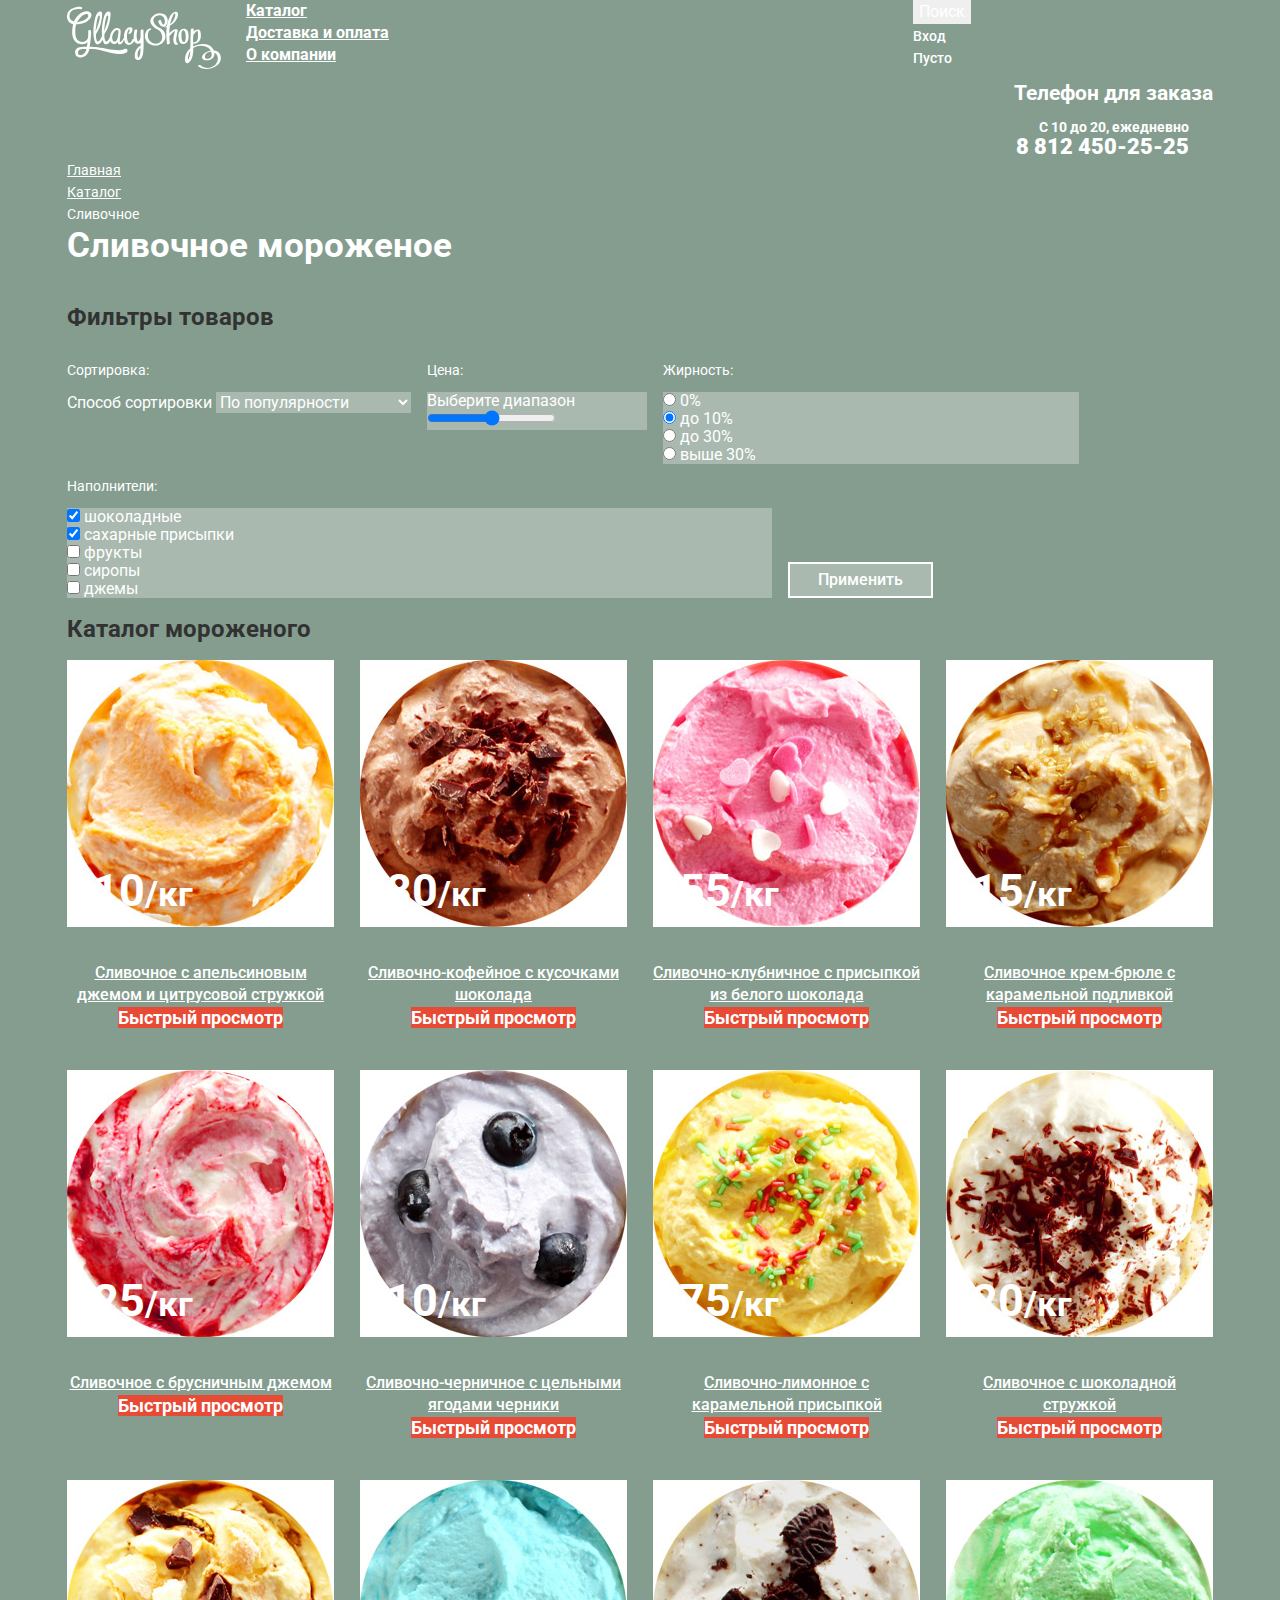
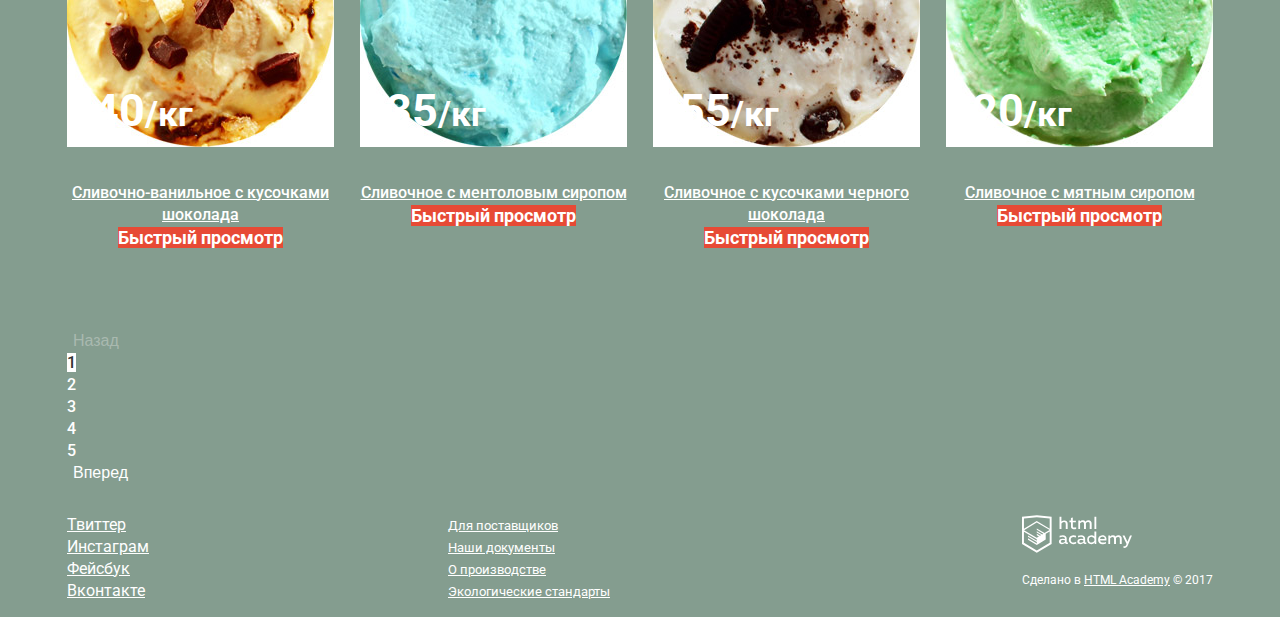
==== catalog.html @ cfcf86e3 "Сетки на флексах" ====
<!DOCTYPE html>
<html lang="ru">
  <head>
    <meta charset="utf-8">
    <title>HTML Academy: Глейси</title>
    <link href="https://fonts.googleapis.com/css?family=Roboto:400,500,700&amp;subset=cyrillic" rel="stylesheet">
    <link href="css/normalize.css" rel="stylesheet">
    <link href="css/style.css" rel="stylesheet">
  </head>
  <body>
    <header class="main-header">
      <div class="container">
        <div class="nav-wrapper">
          <div class="main-logo">
            <a class="main-logo__link">
              <img class="main-logo__img" src="img/logo.svg" width="154" height="72" alt="Логотип магазина «Глейси»">
            </a>
          </div>
          <div class="main-nav-wrapper">
            <nav class="main-nav">
              <ul class="main-nav__list">
                <li class="main-nav__item"><a class="nav-link" href="catalog.html">Каталог</a></li>
                <li class="main-nav__item"><a class="nav-link" href="delivery.html">Доставка и оплата</a></li>
                <li class="main-nav__item"><a class="nav-link" href="info.html">О компании</a></li>
              </ul>
            </nav>
            <div class="user-nav">
              <ul class="user-nav__list">
                <li class="user-nav__item">
                  <button class="btn btn--nav" type="button">Поиск</button>
                </li>
                <li class="user-nav__item">
                  <a class="btn btn--nav" href="login.html">Вход</a>
                </li >
                <li class="user-nav__item">
                  <a class="btn btn--nav" href="cart.html">Пусто</a>
                </li>
              </ul>
            </div>
          </div>
        </div>
        <section class="header-phones">
          <h2 class="visually-hidden">Телефон для заказа</h2>
          <p class="header-phones__info">
            С 10 до 20, ежедневно<br>
            <b>8 812 450-25-25</b>
          </p>
        </section>
      </div>
    </header>

    <main class="catalog">
      <div class="container">
        <div class="catalog__nav">
          <h1 class="catalog__title">Сливочное мороженое</h1>
          <ul class="breadcrumbs">
            <li class="breadcrumbs__item"><a class="breadcrumbs__link" href="index.html">Главная</a></li>
            <li class="breadcrumbs__item"><a class="breadcrumbs__link" href="catalog.html">Каталог</a></li>
            <li class="breadcrumbs__item"><a class="breadcrumbs__link breadcrumbs__link--current" href="#">Сливочное</a></li>
          </ul>
        </div>

        <section class="filters">
          <h2 class="visually-hidden">Фильтры товаров</h2>
          <form class="filters__form" action="https://echo.htmlacademy.ru" method="post">
            <div class="filters__bar">
              <div class="filters__wrap">
                <p class="filters__title">Сортировка:</p>
                <label class="visually-hidden" for="filter-sort">Способ cортировки</label>
                <select class="filters__sort" id="filter-sort" name="filter-sort">
                  <option value="sort-pop">По популярности</option>
                  <option value="sort-price">По названию</option>
                </select>
              </div>
              <div class="filters__wrap">
                <p class="filters__title">Цена:</p>
                <div class="filters__back">
                  <label class="visually-hidden" for="filter-price">Выберите диапазон</label>
                  <input class="filters__price" type="range" min="100" max="500" step="1" id="filter-price" name="filter-price" value="300">
                </div>
              </div>
              <div class="filters__wrap">
                <p class="filters__title">Жирность:</p>
                <ul class="filters__list filters__list--fat">
                  <li class="filters__item">
                    <input class="filters__radio" type="radio" id="fat_0" name="filter-fat">
                    <label class="filters__label" for="fat_0">0%</label>
                  </li>
                  <li class="filters__item">
                    <input class="filters__radio" type="radio" id="fat_10" name="filter-fat" checked>
                    <label class="filters__label" for="fat_10">до 10%</label>
                  </li>
                  <li class="filters__item">
                    <input class="filters__radio" type="radio" id="fat_30" name="filter-fat">
                    <label class="filters__label" for="fat_30">до 30%</label>
                  </li>
                  <li class="filters__item">
                    <input class="filters__radio" type="radio" id="fat_40" name="filter-fat">
                    <label class="filters__label" for="fat_40">выше 30%</label>
                  </li>
                </ul>
              </div>
            </div>
            <div class="filters__bar filters__bar--end">
              <div class="filters__wrap">
                <p class="filters__title">Наполнители:</p>
                <ul class="filters__list filters__list--topping">
                  <li class="filters__item">
                    <input class="filters__topping" type="checkbox" id="top_1" name="filter-top-1" checked>
                    <label class="filters__label" for="top_1">шоколадные</label>
                  </li>
                  <li class="filters__item">
                    <input class="filters__topping" type="checkbox" id="top_2" name="filter-top-2" checked>
                    <label class="filters__label" for="top_2">сахарные присыпки</label>
                  </li>
                  <li class="filters__item">
                    <input class="filters__topping" type="checkbox" id="top_3" name="filter-top-3">
                    <label class="filters__label" for="top_3">фрукты</label>
                  </li>
                  <li class="filters__item">
                    <input class="filters__topping" type="checkbox" id="top_4" name="filter-top-4">
                    <label class="filters__label" for="top_4">сиропы</label>
                  </li>
                  <li class="filters__item">
                    <input class="filters__topping" type="checkbox" id="top_5" name="filter-top-5">
                    <label class="filters__label" for="top_5">джемы</label>
                  </li>
                </ul>
              </div>
              <button type="submit" class="btn btn--white">Применить</button>
            </div>
          </form>
        </section>

        <section class="goods">
          <h2 class="visually-hidden">Каталог мороженого</h2>
          <ul class="goods-list">
            <li class="goods-list__item">
              <img class="goods-list__img" src="img/ice_1.jpg" width="267" height="267" alt="мороженое">
              <p class="goods-list__price">310<span>/кг</span></p>
              <a class="goods-list__link" href="#">Сливочное с апельсиновым джемом и цитрусовой стружкой</a>
              <div class="btn-wrapper">
                <a class="btn btn--orange btn--small" href="#">Быстрый просмотр</a>
              </div>
            </li>
            <li class="goods-list__item">
              <img class="goods-list__img" src="img/ice_2.jpg" width="267" height="267" alt="мороженое">
              <p class="goods-list__price">380<span>/кг</span></p>
              <a class="goods-list__link" href="#">Сливочно-кофейное с кусочками шоколада</a>
              <div class="btn-wrapper">
                <a class="btn btn--orange btn--small" href="#">Быстрый просмотр</a>
              </div>
            </li>
            <li class="goods-list__item">
              <img class="goods-list__img" src="img/ice_3.jpg" width="267" height="267" alt="мороженое">
              <p class="goods-list__price">355<span>/кг</span></p>
              <a class="goods-list__link" href="#">Сливочно-клубничное с присыпкой из белого шоколада</a>
              <div class="btn-wrapper">
                <a class="btn btn--orange btn--small" href="#">Быстрый просмотр</a>
              </div>
            </li>
            <li class="goods-list__item">
              <img class="goods-list__img" src="img/ice_4.jpg" width="267" height="267" alt="мороженое">
              <p class="goods-list__price">415<span>/кг</span></p>
              <a class="goods-list__link" href="#">Сливочное крем-брюле с карамельной подливкой</a>
              <div class="btn-wrapper">
                <a class="btn btn--orange btn--small" href="#">Быстрый просмотр</a>
              </div>
            </li>
            <li class="goods-list__item">
              <img class="goods-list__img" src="img/ice_5.jpg" width="267" height="267" alt="мороженое">
              <p class="goods-list__price">325<span>/кг</span></p>
              <a class="goods-list__link" href="#">Сливочное с брусничным джемом</a>
              <div class="btn-wrapper">
                <a class="btn btn--orange btn--small" href="#">Быстрый просмотр</a>
              </div>
            </li>
            <li class="goods-list__item">
              <img class="goods-list__img" src="img/ice_6.jpg" width="267" height="267" alt="мороженое">
              <p class="goods-list__price">410<span>/кг</span></p>
              <a class="goods-list__link" href="#">Сливочно-черничное с цельными ягодами черники</a>
              <div class="btn-wrapper">
                <a class="btn btn--orange btn--small" href="#">Быстрый просмотр</a>
              </div>
            </li>
            <li class="goods-list__item">
              <img class="goods-list__img" src="img/ice_7.jpg" width="267" height="267" alt="мороженое">
              <p class="goods-list__price">375<span>/кг</span></p>
              <a class="goods-list__link" href="#">Сливочно-лимонное с карамельной присыпкой</a>
              <div class="btn-wrapper">
                <a class="btn btn--orange btn--small" href="#">Быстрый просмотр</a>
              </div>
            </li>
            <li class="goods-list__item">
              <img class="goods-list__img" src="img/ice_8.jpg" width="267" height="267" alt="мороженое">
              <p class="goods-list__price">320<span>/кг</span></p>
              <a class="goods-list__link" href="#">Сливочное с шоколадной стружкой</a>
              <div class="btn-wrapper">
                <a class="btn btn--orange btn--small" href="#">Быстрый просмотр</a>
              </div>
            </li>
            <li class="goods-list__item">
              <img class="goods-list__img" src="img/ice_9.jpg" width="267" height="267" alt="мороженое">
              <p class="goods-list__price">440<span>/кг</span></p>
              <a class="goods-list__link" href="#">Сливочно-ванильное с кусочками шоколада</a>
              <div class="btn-wrapper">
                <a class="btn btn--orange btn--small" href="#">Быстрый просмотр</a>
              </div>
            </li>
            <li class="goods-list__item">
              <img class="goods-list__img" src="img/ice_10.jpg" width="267" height="267" alt="мороженое">
              <p class="goods-list__price">435<span>/кг</span></p>
              <a class="goods-list__link" href="#">Сливочноe с ментоловым сиропом</a>
              <div class="btn-wrapper">
                <a class="btn btn--orange btn--small" href="#">Быстрый просмотр</a>
              </div>
            </li>
            <li class="goods-list__item">
              <img class="goods-list__img" src="img/ice_11.jpg" width="267" height="267" alt="мороженое">
              <p class="goods-list__price">355<span>/кг</span></p>
              <a class="goods-list__link" href="#">Сливочное с кусочками черного шоколада</a>
              <div class="btn-wrapper">
                <a class="btn btn--orange btn--small" href="#">Быстрый просмотр</a>
              </div>
            </li>
            <li class="goods-list__item">
              <img class="goods-list__img" src="img/ice_12.jpg" width="267" height="267" alt="мороженое">
              <p class="goods-list__price">420<span>/кг</span></p>
              <a class="goods-list__link" href="#">Сливочное с мятным сиропом</a>
              <div class="btn-wrapper">
                <a class="btn btn--orange btn--small" href="#">Быстрый просмотр</a>
              </div>
            </li>
          </ul>
        </section>

        <div class="pagination">
          <ul class="pagination__list">
            <li class="pagination__item">
              <button class="pagination__btn pagination__btn--back pagination__btn--off" type="button">Назад</button>
            </li>
            <li class="pagination__item pagination__item--current"><a href="#">1</a></li>
            <li class="pagination__item"><a href="#">2</a></li>
            <li class="pagination__item"><a href="#">3</a></li>
            <li class="pagination__item"><a href="#">4</a></li>
            <li class="pagination__item"><a href="#">5</a></li>
            <li class="pagination__item">
              <button class="pagination__btn pagination__btn--next" type="button">Вперед</button>
            </li>
          </ul>
        </div>
      </div>
    </main>

    <footer class="main-footer">
      <div class="container">
        <div class="footer-social">
          <ul class="footer-social__list">
            <li class="footer-social__item footer-social__item--img_1">
              <a class="social-button" href="#">Твиттер</a>
            </li>
            <li class="footer-social__item footer-social__item--img_2">
              <a class="social-button" href="#">Инстаграм</a>
            </li>
            <li class="footer-social__item footer-social__item--img_3">
              <a class="social-button" href="#">Фейсбук</a>
            </li>
            <li class="footer-social__item footer-social__item--img_4">
              <a class="social-button" href="#">Вконтакте</a>
            </li>
          </ul>
        </div>
        <div class="footer-nav">
          <ul class="footer-nav__list">
            <li class="footer-nav__item"><a class="footer-nav__link" href="#">Для поставщиков</a></li>
            <li class="footer-nav__item"><a class="footer-nav__link" href="#">Наши документы</a></li>
            <li class="footer-nav__item"><a class="footer-nav__link" href="#">О производстве</a></li>
            <li class="footer-nav__item"><a class="footer-nav__link" href="#">Экологические стандарты</a></li>
          </ul>
        </div>
        <div class="footer-copyright">
          <a href="https://htmlacademy.ru/intensive/htmlcss">
            <img class="footer-copyright__img" src="img/logo-htmlacademy.svg" width="110" height="40" alt="html academy">
          </a>
          <p class="footer-copyright__info">
            Сделано в
            <a class="footer-copyright__link" href="https://htmlacademy.ru/intensive/htmlcss">HTML Academy</a>
            © 2017
          </p>
        </div>
      </div>
    </footer>
  </body>
</html>
---- css/style.css ----
body {
  min-width: 1200px;

  margin: 0;
  padding: 0;

  font-family: "Roboto", "Arial", sans-serif;
  font-size: 16px;
  line-height: 22px;
  font-weight: 400;
  color: #323232;

  background-color: #849d8f;
}
.container {
  width: 1146px;
  margin: 0 auto;
  padding: 0;
}

.btn {
  font: inherit;
  color: #ffffff;

  text-decoration: none;
  text-align: center;
  vertical-align: middle;

  border: none;
}

.btn--orange {
  font-size: 18px;
  line-height: 24px;
  font-weight: 700;

  background-color: #e74a35;
}

.btn--orange:hover,
.btn--orange:focus {
  background-color: #ec6f5e;
}

.btn--orange:active {
  background-color: #e74a35;
}

.btn--big {
  font-size: 32px;
  line-height: 44px;
}

.btn--white {
  width: 145px;
  height: 36px;
  font-weight: 500;

  background-color: #a9b9af;
  border: 2px solid #ffffff;
  box-sizing: border-box;
}

.btn--white:hover,
.btn--white:focus {
  color: #323232;
  background-color: #ffffff;
}

.btn--white:active {
  background-color: #eaeaea;
}

.main-header .container {
   display: flex;
   flex-direction: column;
   align-items: flex-end;
}

.nav-wrapper {
  width: 100%;
  display: flex;
  align-items: center;
  flex-direction: row;
}

.main-logo {
  width: 155px;
  height: 65px;
  margin-right: 25px;
}

.main-nav-wrapper {
  width: 100%;
  display: flex;
  justify-content: space-between;
}

.main-nav {
  width: 500px;

  background-color: #849d8f;
  border: none;
}

.main-nav__list,
.user-nav__list {
  list-style: none;
  margin: 0;
  padding: 0;
}

.nav-link {
  font-size: 16px;
  line-height: 18px;
  font-weight: 700;
  color: #ffffff;
}

.nav-link:hover,
.nav-link:focus {
  color: #333333;
  background-color: #f8f7f4;
  text-decoration: none;
}

.nav-link--current,
.nav-link--current:hover,
.nav-link--current:focus {
  color: #333333;
  background-color: #d07058;
  text-decoration: none;
}

.user-nav {
  margin: 0;
  padding: 0;
  width: 300px;
}

.user-nav a {
  font-size: 14px;
  line-height: 16px;
  font-weight: 500;
  color: #ffffff;
  text-decoration: none;
}

.user-nav a:hover,
.user-nav a:focus {
  font-weight:500;
  color: #333333;
  background-color: #f8f7f4;
}

.header-phones {
  margin: 0;
  padding: 0;

  font-size: 14px;
  line-height: 16px;
  font-weight: 700;
  color: #ffffff;
}

.header-phones b {
  font-size: 22px;
  line-height: 24px;
}

.header-phones__info {
  margin: 0;
  padding: 0;
  width: 175px;

  text-align: right;
}

.main-slider__list {
  margin: 0;
  padding: 0;

  list-style: none;
}

.main-slider__item {
  margin-bottom: 40px;

  text-align: center;
}

.main-slider__title {
  width: 665px;
  margin: 0 auto;
  margin-bottom: 40px;

  font-size: 60px;
  line-height: 60px;
  font-weight: 700;
  color: #ffffff;

  text-align: center;
}

.main-promo {
  margin-bottom: 40px;
}

.main-promo__list {
  display: flex;
  justify-content: space-between;
  margin: 0;
  padding: 0;

  list-style: none;
}

.main-promo__item {
  width: 560px;
  min-height: 229px;
  padding: 23px 20px;
  box-sizing: border-box;

  font-size: 18px;
  line-height: 22px;
  font-weight: 700;
  color: #ffffff;

  background-repeat: round;
}

.main-promo__item--raspberry {
  background-color: #c36085;
  background-image: url("../img/raspberry.jpg");
}

.main-promo__item--chocolate {
  background-color: #7a5e58;
  background-image: url("../img/choco.jpg");
}

.main-promo__item-title {
  font-size: 35px;
  line-height: 41px;
}

.goods {
  margin-bottom: 40px;
}

.goods-list {
  list-style: none;

  display: flex;
  justify-content: space-between;
  flex-wrap: wrap;

  margin: 0;
  padding: 0;
}

.goods-list__item {
  width: 267px;
  margin-bottom: 40px;

  text-align: center;
}

.goods-list__item:hover {
  background-color: #a9b9af;
  box-shadow: 0 20px 20px 0 rgba(0, 0, 0, 0.4);
}

.goods-list__price {
  margin-top: -65px;

  font-size: 45px;
  line-height: 45px;
  font-weight: 700;
  color: #ffffff;

  text-align: left;
}

.goods-list__price span {
  font-size: 35px;
}

.goods-list__link {
  font-size: 16px;
  line-height: 22px;
  font-weight: 500;
  color: #ffffff;
}

.features {
  margin-bottom: 40px;
  padding: 0 20px;

  background-color: #ecdec6;
  background-image: url("../img/waffle.jpg");
}

.features__title {
  margin: 30px 0;

  font-size: 24px;
  line-height: 30px;
  font-weight: 500;
}

.features__list {
  list-style: none;

  display: flex;
  justify-content: space-between;
  flex-wrap: wrap;
  margin: 0;
  padding: 0;
}

.features__item {
  width: 540px;
  margin-bottom: 30px;
}

.features__info {
  padding-left: 55px;
  margin: 0;
}

.section-wrapper {
  display: flex;
  justify-content: space-between;

  margin: 0;
  margin-bottom: 40px;
  padding: 0;
}

.gllasy-blog {
  width: 560px;
  min-height: 220px;
  margin: 0;
  padding: 0 20px;
  box-sizing: border-box;

  background-color: #ffffff;
  background-image: url("../img/blog.jpg");
  background-repeat: no-repeat;
}

.gllasy-blog__info {
  width: 285px;
  padding-top: 27px;

  font-weight: 500;
}

.gllasy-blog__link {
  font-size: 24px;
  line-height: 30px;
  font-weight: 700;
  color: #323232;
}

.subscribe {
  width: 560px;
  min-height: 220px;
  margin: 0;
  padding: 0 20px;
  box-sizing: border-box;

  background-color: #ffffff;
  background-image: url("../img/bg-post.svg");
  background-repeat: no-repeat;
}

.subscribe__info {
  padding-top: 33px;
  color: #5a5a5a;
}

.map-wrapper {
  text-align: center;
}

.feedback {
  width: 305px;

  background-color: #ffffff;
  text-align: center;
}

.feedback__info {
  margin: 0;
  font-size: 14px;
  line-height: 20px;

  text-align: left;
}

.feedback__info b {
  font-size: 18px;
  line-height: 24px;
  font-weight: 700;
}

.catalog__nav {
  display: flex;
  flex-direction: column-reverse;
  align-items: flex-start;

  margin-bottom: 30px;
}

.catalog__title {
  margin: 0;
  margin-bottom: 10px;
  padding: 0;

  font-size: 35px;
  line-height: 41px;
  font-weight: 700;
  color: #ffffff;
}

.breadcrumbs {
  list-style: none;

  padding: 0;
  margin: 0;
}

.breadcrumbs__link {
  font-size: 14px;
  line-height: 16px;
  color: #ffffff;
}

.breadcrumbs__link:hover,
.breadcrumbs__link:focus {
  color: #ffbc9e;
}

.breadcrumbs__link--current {
  text-decoration: none;
}

.breadcrumbs__link--current:hover,
.breadcrumbs__link--current:focus {
  color: #ffffff;
}

.filters__form {
  font-size: 16px;
  line-height: 18px;
  color: #ffffff;
}

.filters__bar {
  display: flex;
}

.filters__bar--end {
  align-items: flex-end;
}

.filters__wrap {
  margin-right: 16px;
}

.filters__list {
  list-style: none;
  margin: 0;
  padding: 0;

  background-color: #a9b9af;
}

.filters__list--fat {
  width: 416px;
}

.filters__list--topping {
  width: 705px;
}

.filters__title {
  font-size: 14px;
  line-height: 16px;
}

.filters__sort {
  width: 195px;

  font: inherit;
  color: #ffffff;

  background-color: #a9b9af;
  border: none;
}

.filters__back {
  width: 220px;

  background-color: #a9b9af;
}

.pagination__list {
  list-style: none;

  margin: 0;
  margin-bottom: 30px;
  padding: 0;
}

.pagination__item a {
  font-size: 16px;
  line-height: 18px;
  font-weight: 500;
  color: #ffffff;

  text-decoration: none;
}

.pagination__item a:hover,
.pagination__item a:focus {
  background-color: #a9b9af;
}

.pagination__item--current a{
  color: #323232;
  background-color: #ffffff;
}

.pagination__item--current a:hover,
.pagination__item--current a:focus,
.pagination__item a:active {
  color: #323232;
  background-color: #ffffff;
}

.pagination__btn {
  color: #ffffff;

  background-color: #849d8f;
  border: none;
}

.pagination__btn:hover,
.pagination__btn:focus {
  background-color: #a9b9af;
}

.pagination__btn--off {
  color: #a9b9af;
}

.pagination__btn--off:hover,
.pagination__btn--off:focus {
  background-color: #849d8f;
}

.main-footer {
  min-height: 103px;

  background-color: #849d8f;
}

.main-footer .container {
  display: flex;
  justify-content: space-between;
  align-items: center;
}

.footer-social__list {
  list-style: none;
  margin: 0;
  padding: 0;
  width: 267px;
}

.social-button {
  color: #ffffff;
}

.footer-nav__list {
  list-style: none;
  margin: 0;
  padding: 0;
  width: 460px;
}

.footer-nav__link {
  font-size: 13px;
  line-height: 18px;
  color: #ffffff;
}

.footer-nav__link:hover,
.footer-nav__link:focus {
  color: #ffbc9e;
}

.footer-nav__link b {
  font-weight: 700;
}

.footer-copyright {
  margin: 0;
  padding: 0;

  font-size: 12px;
  line-height: 18px;
  color: #ffffff;
}

.footer-copyright__link {
  color: #ffffff;
}

.footer-copyright__link:hover,
.footer-copyright__link:focus {
  color: #ffbc9e;
}

.modal {
  background-color: #f8f7f4;
}

.modal__title {
  font-size: 24px;
  line-height: 28px;
  font-weight: 500;
}

.modal input[type="text"],
.modal input[type="password"],
.modal textarea {
  background-color: #ffffff;
  border: 1px solid rgba(178, 178, 178, 0.52);
}

.modal input:hover,
.modal input:focus,
.modal textarea:hover,
.modal textarea:focus {
  border: 2px solid rgba(178, 178, 178, 0.52);
}

.modal input:active,
.modal textarea:active {
  border: 2px solid rgba(46, 136, 228, 0.52);
}

.modal-search {
  width: 340px;
  min-height: 85px;
  margin: 0;
}

.modal-search__form{
  font-size: 14px;
  line-height: 24px;
}

.modal-search__input {
  font: inherit;
}

.modal-login {
  width: 277px;
  min-height: 215px;
  margin: 0;
}
.modal-login__form {
  font-size: 14px;
  line-height: 24px;
}

.modal-login__name,
.modal-login__password {
  font: inherit;
}

.modal-login__link {
  font-size: 13px;
  line-height: 24px;
  color: #323232;
}

.modal-login__link:hover,
.modal-login__link:focus {
  color: #e84d37;
}

.modal-feedback {
  width: 477px;
  min-height: 442px;
  margin: 0;
}

.modal-feedback__form {
  line-height: 24px;
}

.modal-feedback__name,
.modal-feedback__email,
.modal-feedback__text {
  font: inherit;
}
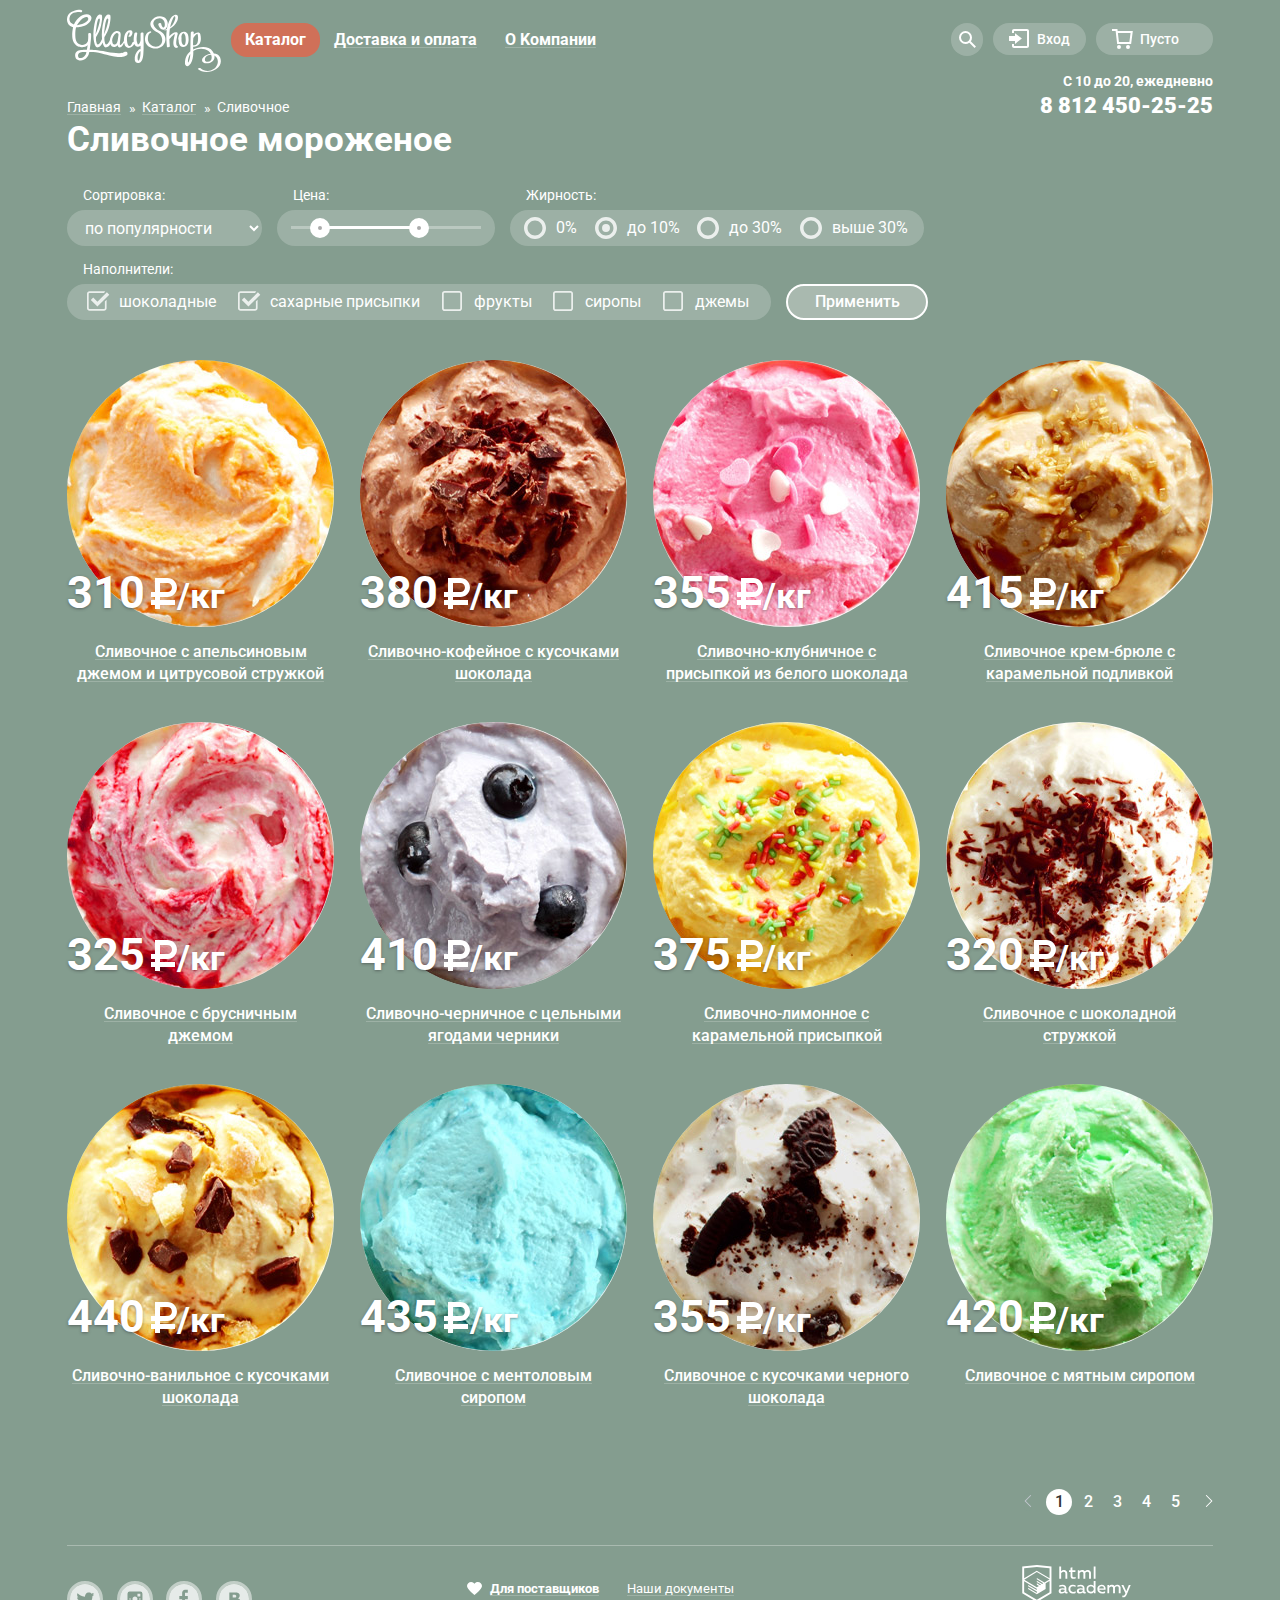
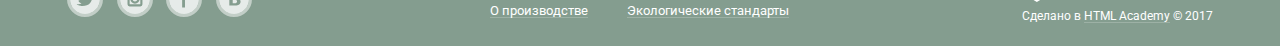
==== commit 38e7e362: "Стилизация декоративных элементов" ====
--- a/catalog.html
+++ b/catalog.html
@@ -8,287 +8,431 @@
     <link href="css/style.css" rel="stylesheet">
   </head>
   <body>
-    <header class="main-header">
-      <div class="container">
-        <div class="nav-wrapper">
-          <div class="main-logo">
-            <a class="main-logo__link">
-              <img class="main-logo__img" src="img/logo.svg" width="154" height="72" alt="Логотип магазина «Глейси»">
-            </a>
-          </div>
-          <div class="main-nav-wrapper">
-            <nav class="main-nav">
-              <ul class="main-nav__list">
-                <li class="main-nav__item"><a class="nav-link" href="catalog.html">Каталог</a></li>
-                <li class="main-nav__item"><a class="nav-link" href="delivery.html">Доставка и оплата</a></li>
-                <li class="main-nav__item"><a class="nav-link" href="info.html">О компании</a></li>
-              </ul>
-            </nav>
-            <div class="user-nav">
-              <ul class="user-nav__list">
-                <li class="user-nav__item">
-                  <button class="btn btn--nav" type="button">Поиск</button>
-                </li>
-                <li class="user-nav__item">
-                  <a class="btn btn--nav" href="login.html">Вход</a>
-                </li >
-                <li class="user-nav__item">
-                  <a class="btn btn--nav" href="cart.html">Пусто</a>
-                </li>
-              </ul>
+    <div class="catalog-wrapper">
+      <header class="main-header">
+        <div class="container">
+          <div class="nav-wrapper">
+            <div class="main-logo">
+              <a class="main-logo__link" href="index.html">
+                <img class="main-logo__img" src="img/logo.svg" width="154" height="64" alt="Логотип магазина «Глейси»">
+              </a>
             </div>
-          </div>
-        </div>
-        <section class="header-phones">
-          <h2 class="visually-hidden">Телефон для заказа</h2>
-          <p class="header-phones__info">
-            С 10 до 20, ежедневно<br>
-            <b>8 812 450-25-25</b>
-          </p>
-        </section>
-      </div>
-    </header>
-
-    <main class="catalog">
-      <div class="container">
-        <div class="catalog__nav">
-          <h1 class="catalog__title">Сливочное мороженое</h1>
-          <ul class="breadcrumbs">
-            <li class="breadcrumbs__item"><a class="breadcrumbs__link" href="index.html">Главная</a></li>
-            <li class="breadcrumbs__item"><a class="breadcrumbs__link" href="catalog.html">Каталог</a></li>
-            <li class="breadcrumbs__item"><a class="breadcrumbs__link breadcrumbs__link--current" href="#">Сливочное</a></li>
-          </ul>
-        </div>
-
-        <section class="filters">
-          <h2 class="visually-hidden">Фильтры товаров</h2>
-          <form class="filters__form" action="https://echo.htmlacademy.ru" method="post">
-            <div class="filters__bar">
-              <div class="filters__wrap">
-                <p class="filters__title">Сортировка:</p>
-                <label class="visually-hidden" for="filter-sort">Способ cортировки</label>
-                <select class="filters__sort" id="filter-sort" name="filter-sort">
-                  <option value="sort-pop">По популярности</option>
-                  <option value="sort-price">По названию</option>
-                </select>
-              </div>
-              <div class="filters__wrap">
-                <p class="filters__title">Цена:</p>
-                <div class="filters__back">
-                  <label class="visually-hidden" for="filter-price">Выберите диапазон</label>
-                  <input class="filters__price" type="range" min="100" max="500" step="1" id="filter-price" name="filter-price" value="300">
-                </div>
-              </div>
-              <div class="filters__wrap">
-                <p class="filters__title">Жирность:</p>
-                <ul class="filters__list filters__list--fat">
-                  <li class="filters__item">
-                    <input class="filters__radio" type="radio" id="fat_0" name="filter-fat">
-                    <label class="filters__label" for="fat_0">0%</label>
+            <div class="main-nav-wrapper">
+              <nav class="main-nav">
+                <ul class="main-nav__list">
+                  <li class="main-nav__item">
+                    <a class="nav-link nav-link--current" href="catalog.html">
+                      <span class="link-line">Каталог</span>
+                    </a>
                   </li>
-                  <li class="filters__item">
-                    <input class="filters__radio" type="radio" id="fat_10" name="filter-fat" checked>
-                    <label class="filters__label" for="fat_10">до 10%</label>
+                  <li class="main-nav__item">
+                    <a class="nav-link" href="delivery.html">
+                      <span class="link-line">Доставка и оплата</span>
+                    </a>
                   </li>
-                  <li class="filters__item">
-                    <input class="filters__radio" type="radio" id="fat_30" name="filter-fat">
-                    <label class="filters__label" for="fat_30">до 30%</label>
+                  <li class="main-nav__item">
+                    <a class="nav-link" href="info.html">
+                      <span class="link-line">О Kомпании</span>
+                    </a>
                   </li>
-                  <li class="filters__item">
-                    <input class="filters__radio" type="radio" id="fat_40" name="filter-fat">
-                    <label class="filters__label" for="fat_40">выше 30%</label>
+                </ul>
+              </nav>
+              <div class="user-nav">
+                <ul class="user-nav__list">
+                  <li class="user-nav__item">
+                    <button class="btn user-link user-link--search" type="button">
+                      <span class="visually-hidden">Поиск</span>
+                      <svg class="user-link__svg" xmlns="http://www.w3.org/2000/svg" xmlns:xlink="http://www.w3.org/1999/xlink" width="17" height="17" viewBox="0 0 17 17">
+                        <path d="M16.958 15.527L11.75 10.32A6.455 6.455 0 0 0 13 6.5 6.5 6.5 0 1 0 6.5 13a6.465 6.465 0 0 0 3.839-1.263l5.205 5.204 1.414-1.414zM6.5 11C4.019 11 2 8.981 2 6.5S4.019 2 6.5 2 11 4.019 11 6.5 8.981 11 6.5 11z"/>
+                      </svg>
+                    </button>
+                  </li>
+                  <li class="user-nav__item">
+                    <a class="user-link user-link--login" href="login.html">
+                      <svg class="user-link__svg" xmlns="http://www.w3.org/2000/svg" xmlns:xlink="http://www.w3.org/1999/xlink" width="21" height="19" viewBox="0 0 21 19">
+                        <path d="M6 14.875L12.917 9.5 6 4.125v2.917H-.042v4.917H6z"/>
+                        <path d="M18 0H5C3.9 0 3 .9 3 2v2h2V2h13v15H5v-2H3v2c0 1.1.9 2 2 2h13c1.1 0 2-.9 2-2V2c0-1.1-.9-2-2-2z"/>
+                      </svg>
+                      <span>Вход</span>
+                    </a>
+                  </li >
+                  <li class="user-nav__item">
+                    <a class="user-link user-link--cart" href="cart.html">
+                      <svg class="user-link__svg" xmlns="http://www.w3.org/2000/svg" width="21" height="20" viewBox="0 0 21 20">
+                        <path d="M5.657 2.031L5.422 0H0v2h3.64l1.5 13h13.988l1.699-12.969H5.657zM17.372 13H6.922L5.888 4.031h12.66L17.372 13z"/>
+                        <circle cx="6.984" cy="18" r="2"/>
+                        <circle cx="15.984" cy="18" r="2"/>
+                      </svg>
+                      <span>Пусто</span>
+                    </a>
                   </li>
                 </ul>
               </div>
             </div>
-            <div class="filters__bar filters__bar--end">
-              <div class="filters__wrap">
-                <p class="filters__title">Наполнители:</p>
-                <ul class="filters__list filters__list--topping">
-                  <li class="filters__item">
-                    <input class="filters__topping" type="checkbox" id="top_1" name="filter-top-1" checked>
-                    <label class="filters__label" for="top_1">шоколадные</label>
-                  </li>
-                  <li class="filters__item">
-                    <input class="filters__topping" type="checkbox" id="top_2" name="filter-top-2" checked>
-                    <label class="filters__label" for="top_2">сахарные присыпки</label>
-                  </li>
-                  <li class="filters__item">
-                    <input class="filters__topping" type="checkbox" id="top_3" name="filter-top-3">
-                    <label class="filters__label" for="top_3">фрукты</label>
-                  </li>
-                  <li class="filters__item">
-                    <input class="filters__topping" type="checkbox" id="top_4" name="filter-top-4">
-                    <label class="filters__label" for="top_4">сиропы</label>
-                  </li>
-                  <li class="filters__item">
-                    <input class="filters__topping" type="checkbox" id="top_5" name="filter-top-5">
-                    <label class="filters__label" for="top_5">джемы</label>
-                  </li>
-                </ul>
+          </div>
+          <section class="header-phones">
+            <h2 class="visually-hidden">Телефон для заказа</h2>
+            <p class="header-phones__info">
+              С 10 до 20, ежедневно<br>
+              <b>8 812 450-25-25</b>
+            </p>
+          </section>
+        </div>
+      </header>
+
+      <main class="catalog">
+        <div class="container">
+          <div class="catalog__nav">
+            <h1 class="catalog__title">Сливочное мороженое</h1>
+            <ul class="breadcrumbs">
+              <li class="breadcrumbs__item">
+                <a class="breadcrumbs__link" href="index.html">
+                  <span class="link-line link-line--bread">Главная</span>
+                </a>
+              </li>
+              <li class="breadcrumbs__item">
+                <a class="breadcrumbs__link" href="catalog.html">
+                  <span class="link-line link-line--bread">Каталог</span>
+                </a>
+              </li>
+              <li class="breadcrumbs__item">
+                <a class="breadcrumbs__link breadcrumbs__link--current" href="#">
+                  <span>Сливочное</span>
+                </a>
+              </li>
+            </ul>
+          </div>
+
+          <section class="filters">
+            <h2 class="visually-hidden">Фильтры товаров</h2>
+            <form class="filters__form" action="https://echo.htmlacademy.ru" method="post">
+              <div class="filters__bar">
+                <div class="filters__wrap">
+                  <p class="filters__title">Сортировка:</p>
+                  <label class="visually-hidden" for="filter-sort">Способ cортировки</label>
+                  <select class="filters__sort filters__background" id="filter-sort" name="filter-sort">
+                    <option value="sort-pop">по популярности</option>
+                    <option value="sort-price">по названию</option>
+                  </select>
+                </div>
+                <div class="filters__wrap">
+                  <p class="filters__title">Цена:</p>
+                  <div class="filters__back filters__background">
+                    <label class="visually-hidden" for="filter-price">Выберите диапазон</label>
+                    <div class="range-controls">
+                      <div class="scale">
+                        <div class="bar"></div>
+                      </div>
+                      <div class="range-toggle range-toggle-min"></div>
+                      <div class="range-toggle range-toggle-max"></div>
+                    </div>
+                  </div>
+                </div>
+                <div class="filters__wrap">
+                  <p class="filters__title">Жирность:</p>
+                  <ul class="filters__list filters__list--fat filters__background">
+                    <li class="filters__item">
+                      <input class="filters__radio visually-hidden" type="radio" id="fat_0" name="filter-fat">
+                      <label class="filters__label" for="fat_0">0%</label>
+                    </li>
+                    <li class="filters__item">
+                      <input class="filters__radio visually-hidden" type="radio" id="fat_10" name="filter-fat" checked>
+                      <label class="filters__label" for="fat_10">до 10%</label>
+                    </li>
+                    <li class="filters__item">
+                      <input class="filters__radio visually-hidden" type="radio" id="fat_30" name="filter-fat">
+                      <label class="filters__label" for="fat_30">до 30%</label>
+                    </li>
+                    <li class="filters__item">
+                      <input class="filters__radio visually-hidden" type="radio" id="fat_40" name="filter-fat">
+                      <label class="filters__label" for="fat_40">выше 30%</label>
+                    </li>
+                  </ul>
+                </div>
               </div>
-              <button type="submit" class="btn btn--white">Применить</button>
-            </div>
-          </form>
-        </section>
+              <div class="filters__bar filters__bar--end">
+                <div class="filters__wrap">
+                  <p class="filters__title">Наполнители:</p>
+                  <ul class="filters__list filters__list--topping filters__background">
+                    <li class="filters__item">
+                      <input class="filters__topping visually-hidden" type="checkbox" id="top_1" name="filter-top-1" checked>
+                      <label class="filters__label" for="top_1">шоколадные</label>
+                    </li>
+                    <li class="filters__item">
+                      <input class="filters__topping visually-hidden" type="checkbox" id="top_2" name="filter-top-2" checked>
+                      <label class="filters__label" for="top_2">сахарные присыпки</label>
+                    </li>
+                    <li class="filters__item">
+                      <input class="filters__topping visually-hidden" type="checkbox" id="top_3" name="filter-top-3">
+                      <label class="filters__label" for="top_3">фрукты</label>
+                    </li>
+                    <li class="filters__item">
+                      <input class="filters__topping visually-hidden" type="checkbox" id="top_4" name="filter-top-4">
+                      <label class="filters__label" for="top_4">сиропы</label>
+                    </li>
+                    <li class="filters__item">
+                      <input class="filters__topping visually-hidden" type="checkbox" id="top_5" name="filter-top-5">
+                      <label class="filters__label" for="top_5">джемы</label>
+                    </li>
+                  </ul>
+                </div>
+                <button type="submit" class="btn btn--white">Применить</button>
+              </div>
+            </form>
+          </section>
 
-        <section class="goods">
-          <h2 class="visually-hidden">Каталог мороженого</h2>
-          <ul class="goods-list">
-            <li class="goods-list__item">
-              <img class="goods-list__img" src="img/ice_1.jpg" width="267" height="267" alt="мороженое">
-              <p class="goods-list__price">310<span>/кг</span></p>
-              <a class="goods-list__link" href="#">Сливочное с апельсиновым джемом и цитрусовой стружкой</a>
-              <div class="btn-wrapper">
-                <a class="btn btn--orange btn--small" href="#">Быстрый просмотр</a>
-              </div>
-            </li>
-            <li class="goods-list__item">
-              <img class="goods-list__img" src="img/ice_2.jpg" width="267" height="267" alt="мороженое">
-              <p class="goods-list__price">380<span>/кг</span></p>
-              <a class="goods-list__link" href="#">Сливочно-кофейное с кусочками шоколада</a>
-              <div class="btn-wrapper">
-                <a class="btn btn--orange btn--small" href="#">Быстрый просмотр</a>
-              </div>
-            </li>
-            <li class="goods-list__item">
-              <img class="goods-list__img" src="img/ice_3.jpg" width="267" height="267" alt="мороженое">
-              <p class="goods-list__price">355<span>/кг</span></p>
-              <a class="goods-list__link" href="#">Сливочно-клубничное с присыпкой из белого шоколада</a>
-              <div class="btn-wrapper">
-                <a class="btn btn--orange btn--small" href="#">Быстрый просмотр</a>
-              </div>
-            </li>
-            <li class="goods-list__item">
-              <img class="goods-list__img" src="img/ice_4.jpg" width="267" height="267" alt="мороженое">
-              <p class="goods-list__price">415<span>/кг</span></p>
-              <a class="goods-list__link" href="#">Сливочное крем-брюле с карамельной подливкой</a>
-              <div class="btn-wrapper">
-                <a class="btn btn--orange btn--small" href="#">Быстрый просмотр</a>
-              </div>
-            </li>
-            <li class="goods-list__item">
-              <img class="goods-list__img" src="img/ice_5.jpg" width="267" height="267" alt="мороженое">
-              <p class="goods-list__price">325<span>/кг</span></p>
-              <a class="goods-list__link" href="#">Сливочное с брусничным джемом</a>
-              <div class="btn-wrapper">
-                <a class="btn btn--orange btn--small" href="#">Быстрый просмотр</a>
-              </div>
-            </li>
-            <li class="goods-list__item">
-              <img class="goods-list__img" src="img/ice_6.jpg" width="267" height="267" alt="мороженое">
-              <p class="goods-list__price">410<span>/кг</span></p>
-              <a class="goods-list__link" href="#">Сливочно-черничное с цельными ягодами черники</a>
-              <div class="btn-wrapper">
-                <a class="btn btn--orange btn--small" href="#">Быстрый просмотр</a>
-              </div>
-            </li>
-            <li class="goods-list__item">
-              <img class="goods-list__img" src="img/ice_7.jpg" width="267" height="267" alt="мороженое">
-              <p class="goods-list__price">375<span>/кг</span></p>
-              <a class="goods-list__link" href="#">Сливочно-лимонное с карамельной присыпкой</a>
-              <div class="btn-wrapper">
-                <a class="btn btn--orange btn--small" href="#">Быстрый просмотр</a>
-              </div>
-            </li>
-            <li class="goods-list__item">
-              <img class="goods-list__img" src="img/ice_8.jpg" width="267" height="267" alt="мороженое">
-              <p class="goods-list__price">320<span>/кг</span></p>
-              <a class="goods-list__link" href="#">Сливочное с шоколадной стружкой</a>
-              <div class="btn-wrapper">
-                <a class="btn btn--orange btn--small" href="#">Быстрый просмотр</a>
-              </div>
-            </li>
-            <li class="goods-list__item">
-              <img class="goods-list__img" src="img/ice_9.jpg" width="267" height="267" alt="мороженое">
-              <p class="goods-list__price">440<span>/кг</span></p>
-              <a class="goods-list__link" href="#">Сливочно-ванильное с кусочками шоколада</a>
-              <div class="btn-wrapper">
-                <a class="btn btn--orange btn--small" href="#">Быстрый просмотр</a>
-              </div>
-            </li>
-            <li class="goods-list__item">
-              <img class="goods-list__img" src="img/ice_10.jpg" width="267" height="267" alt="мороженое">
-              <p class="goods-list__price">435<span>/кг</span></p>
-              <a class="goods-list__link" href="#">Сливочноe с ментоловым сиропом</a>
-              <div class="btn-wrapper">
-                <a class="btn btn--orange btn--small" href="#">Быстрый просмотр</a>
-              </div>
-            </li>
-            <li class="goods-list__item">
-              <img class="goods-list__img" src="img/ice_11.jpg" width="267" height="267" alt="мороженое">
-              <p class="goods-list__price">355<span>/кг</span></p>
-              <a class="goods-list__link" href="#">Сливочное с кусочками черного шоколада</a>
-              <div class="btn-wrapper">
-                <a class="btn btn--orange btn--small" href="#">Быстрый просмотр</a>
-              </div>
-            </li>
-            <li class="goods-list__item">
-              <img class="goods-list__img" src="img/ice_12.jpg" width="267" height="267" alt="мороженое">
-              <p class="goods-list__price">420<span>/кг</span></p>
-              <a class="goods-list__link" href="#">Сливочное с мятным сиропом</a>
-              <div class="btn-wrapper">
-                <a class="btn btn--orange btn--small" href="#">Быстрый просмотр</a>
-              </div>
-            </li>
-          </ul>
-        </section>
+          <section class="goods">
+            <h2 class="visually-hidden">Каталог мороженого</h2>
+            <ul class="goods-list">
+              <li class="goods-list__item">
+                <img class="goods-list__img" src="img/ice_1.jpg" width="267" height="267" alt="мороженое">
+                <p class="goods-list__price">310
+                  <span class="goods-list__kg">/кг</span>
+                </p>
+                <a class="goods-list__link" href="#">
+                  <span class="link-line">Сливочное с апельсиновым джемом и цитрусовой стружкой
+                  </span>
+                </a>
+                <div class="goods-list__btn">
+                  <a class="btn btn--orange btn--small" href="#">Быстрый просмотр</a>
+                </div>
+              </li>
+              <li class="goods-list__item">
+                <img class="goods-list__img" src="img/ice_2.jpg" width="267" height="267" alt="мороженое">
+                <p class="goods-list__price">380
+                  <span class="goods-list__kg">/кг</span>
+                </p>
+                <a class="goods-list__link" href="#">
+                  <span class="link-line">Сливочно-кофейное с кусочками шоколада
+                  </span>
+                </a>
+                <div class="goods-list__btn">
+                  <a class="btn btn--orange btn--small" href="#">Быстрый просмотр</a>
+                </div>
+              </li>
+              <li class="goods-list__item">
+                <img class="goods-list__img" src="img/ice_3.jpg" width="267" height="267" alt="мороженое">
+                <p class="goods-list__price">355
+                  <span class="goods-list__kg">/кг</span>
+                </p>
+                <a class="goods-list__link" href="#">
+                  <span class="link-line">Сливочно-клубничное с присыпкой из белого шоколада
+                  </span>
+                </a>
+                <div class="goods-list__btn">
+                  <a class="btn btn--orange btn--small" href="#">Быстрый просмотр</a>
+                </div>
+              </li>
+              <li class="goods-list__item">
+                <img class="goods-list__img" src="img/ice_4.jpg" width="267" height="267" alt="мороженое">
+                <p class="goods-list__price">415
+                  <span class="goods-list__kg">/кг</span>
+                </p>
+                <a class="goods-list__link" href="#">
+                  <span class="link-line">Сливочное крем-брюле с карамельной подливкой</span>
+                </a>
+                <div class="goods-list__btn">
+                  <a class="btn btn--orange btn--small" href="#">Быстрый просмотр</a>
+                </div>
+              </li>
+              <li class="goods-list__item">
+                <img class="goods-list__img" src="img/ice_5.jpg" width="267" height="267" alt="мороженое">
+                <p class="goods-list__price">325
+                  <span class="goods-list__kg">/кг</span>
+                </p>
+                <a class="goods-list__link" href="#">
+                  <span class="link-line">Сливочное с брусничным джемом</span>
+                </a>
+                <div class="goods-list__btn">
+                  <a class="btn btn--orange btn--small" href="#">Быстрый просмотр</a>
+                </div>
+              </li>
+              <li class="goods-list__item">
+                <img class="goods-list__img" src="img/ice_6.jpg" width="267" height="267" alt="мороженое">
+                <p class="goods-list__price">410
+                  <span class="goods-list__kg">/кг</span>
+                </p>
+                <a class="goods-list__link" href="#">
+                  <span class="link-line">Сливочно-черничное с цельными ягодами черники</span>
+                </a>
+                <div class="goods-list__btn">
+                  <a class="btn btn--orange btn--small" href="#">Быстрый просмотр</a>
+                </div>
+              </li>
+              <li class="goods-list__item">
+                <img class="goods-list__img" src="img/ice_7.jpg" width="267" height="267" alt="мороженое">
+                <p class="goods-list__price">375
+                  <span class="goods-list__kg">/кг</span>
+                </p>
+                <a class="goods-list__link" href="#">
+                  <span class="link-line">Сливочно-лимонное с карамельной присыпкой</span>
+                </a>
+                <div class="goods-list__btn">
+                  <a class="btn btn--orange btn--small" href="#">Быстрый просмотр</a>
+                </div>
+              </li>
+              <li class="goods-list__item">
+                <img class="goods-list__img" src="img/ice_8.jpg" width="267" height="267" alt="мороженое">
+                <p class="goods-list__price">320
+                  <span class="goods-list__kg">/кг</span>
+                </p>
+                <a class="goods-list__link" href="#">
+                  <span class="link-line">Сливочное с шоколадной стружкой</span>
+                </a>
+                <div class="goods-list__btn">
+                  <a class="btn btn--orange btn--small" href="#">Быстрый просмотр</a>
+                </div>
+              </li>
+              <li class="goods-list__item">
+                <img class="goods-list__img" src="img/ice_9.jpg" width="267" height="267" alt="мороженое">
+                <p class="goods-list__price">440
+                  <span class="goods-list__kg">/кг</span>
+                </p>
+                <a class="goods-list__link" href="#">
+                  <span class="link-line">Сливочно-ванильное с кусочками шоколада</span>
+                </a>
+                <div class="goods-list__btn">
+                  <a class="btn btn--orange btn--small" href="#">Быстрый просмотр</a>
+                </div>
+              </li>
+              <li class="goods-list__item">
+                <img class="goods-list__img" src="img/ice_10.jpg" width="267" height="267" alt="мороженое">
+                <p class="goods-list__price">435
+                  <span class="goods-list__kg">/кг</span>
+                </p>
+                <a class="goods-list__link" href="#">
+                  <span class="link-line">Сливочноe с ментоловым сиропом</span>
+                </a>
+                <div class="goods-list__btn">
+                  <a class="btn btn--orange btn--small" href="#">Быстрый просмотр</a>
+                </div>
+              </li>
+              <li class="goods-list__item">
+                <img class="goods-list__img" src="img/ice_11.jpg" width="267" height="267" alt="мороженое">
+                <p class="goods-list__price">355
+                  <span class="goods-list__kg">/кг</span>
+                </p>
+                <a class="goods-list__link" href="#">
+                  <span class="link-line">Сливочное с кусочками черного шоколада</span>
+                </a>
+                <div class="goods-list__btn">
+                  <a class="btn btn--orange btn--small" href="#">Быстрый просмотр</a>
+                </div>
+              </li>
+              <li class="goods-list__item">
+                <img class="goods-list__img" src="img/ice_12.jpg" width="267" height="267" alt="мороженое">
+                <p class="goods-list__price">420
+                  <span class="goods-list__kg">/кг</span>
+                </p>
+                <a class="goods-list__link" href="#">
+                  <span class="link-line">Сливочное с мятным сиропом</span>
+                </a>
+                <div class="goods-list__btn">
+                  <a class="btn btn--orange btn--small" href="#">Быстрый просмотр</a>
+                </div>
+              </li>
+            </ul>
+          </section>
 
-        <div class="pagination">
-          <ul class="pagination__list">
-            <li class="pagination__item">
-              <button class="pagination__btn pagination__btn--back pagination__btn--off" type="button">Назад</button>
-            </li>
-            <li class="pagination__item pagination__item--current"><a href="#">1</a></li>
-            <li class="pagination__item"><a href="#">2</a></li>
-            <li class="pagination__item"><a href="#">3</a></li>
-            <li class="pagination__item"><a href="#">4</a></li>
-            <li class="pagination__item"><a href="#">5</a></li>
-            <li class="pagination__item">
-              <button class="pagination__btn pagination__btn--next" type="button">Вперед</button>
-            </li>
-          </ul>
+          <div class="pagination">
+            <ul class="pagination__list">
+              <li class="pagination__item">
+                <button class="pagination__btn pagination__btn--back pagination__btn--off" type="button">
+                  <svg xmlns="http://www.w3.org/2000/svg" width="8" height="12" viewBox="0 0 8 12">
+                    <path d="M7.237 5.642L1.729.133a.506.506 0 1 0-.716.716L6.163 6l-5.151 5.15a.507.507 0 0 0 .716.717l5.509-5.509a.504.504 0 0 0 0-.716z"/>
+                  </svg>
+                  <span class="visually-hidden">Назад</span>
+                </button>
+              </li>
+              <li class="pagination__item pagination__item--current"><a href="#">1</a></li>
+              <li class="pagination__item"><a href="#">2</a></li>
+              <li class="pagination__item"><a href="#">3</a></li>
+              <li class="pagination__item"><a href="#">4</a></li>
+              <li class="pagination__item"><a href="#">5</a></li>
+              <li class="pagination__item">
+                <button class="pagination__btn pagination__btn--next" type="button">
+                  <svg xmlns="http://www.w3.org/2000/svg" width="8" height="12" viewBox="0 0 8 12">
+                    <path d="M7.237 5.642L1.729.133a.506.506 0 1 0-.716.716L6.163 6l-5.151 5.15a.507.507 0 0 0 .716.717l5.509-5.509a.504.504 0 0 0 0-.716z"/>
+                  </svg>
+                  <span class="visually-hidden">Вперед</span>
+                </button>
+              </li>
+            </ul>
+          </div>
         </div>
-      </div>
-    </main>
+      </main>
 
-    <footer class="main-footer">
-      <div class="container">
-        <div class="footer-social">
-          <ul class="footer-social__list">
-            <li class="footer-social__item footer-social__item--img_1">
-              <a class="social-button" href="#">Твиттер</a>
-            </li>
-            <li class="footer-social__item footer-social__item--img_2">
-              <a class="social-button" href="#">Инстаграм</a>
-            </li>
-            <li class="footer-social__item footer-social__item--img_3">
-              <a class="social-button" href="#">Фейсбук</a>
-            </li>
-            <li class="footer-social__item footer-social__item--img_4">
-              <a class="social-button" href="#">Вконтакте</a>
-            </li>
-          </ul>
+      <footer class="main-footer">
+        <div class="container">
+          <div class="footer-social">
+            <ul class="footer-social__list">
+              <li class="footer-social__item footer-social__item--tw">
+                <a class="social-button" href="#">
+                  <span class="visually-hidden">Твиттер</span>
+                  <svg class="footer-social__svg" xmlns="http://www.w3.org/2000/svg" width="32" height="32" viewBox="0 0 32 32">
+                    <path d="M16 0C7.164 0 0 7.164 0 16c0 8.837 7.164 16 16 16 8.837 0 16-7.163 16-16 0-8.836-7.163-16-16-16zm7.944 12.809c-.251 6.516-3.463 10.832-10.992 10.702h-.486c-.447 0-4.543-.443-5.344-1.823 2.479.19 4.247-.406 5.12-1.136-1.048-.289-2.923-.461-3.251-2.848.384.104.618.221 1.299.113-1.307-.824-2.758-1.519-2.679-3.643.311.317 1.164.518 1.46.457-.768-.233-2.149-3.244-.974-4.781 1.984 1.79 4.075 3.482 7.804 3.643.227-2.214 1.24-3.699 3.168-4.325 1.84-.479 3.255.26 3.901 1.138.737-.224 1.453-.466 2.193-.685-.004.833-.569 1.463-.935 1.709.747.165 1.423-.475 1.423-.475-.184.963-1.094 1.725-1.707 1.954z"/>
+                  </svg>
+                </a>
+              </li>
+              <li class="footer-social__item footer-social__item--inst">
+                <a class="social-button" href="#">
+                  <span class="visually-hidden">Инстаграм</span>
+                  <svg class="footer-social__svg" xmlns="http://www.w3.org/2000/svg" width="30" height="30" viewBox="0 0 32 32">
+                    <path d="M20.916 16a4.938 4.938 0 1 1-9.877 0c0-.394.051-.773.138-1.14h-.897v6.838h11.396V14.86h-.897c.086.367.137.746.137 1.14z"/>
+                    <path d="M15.978 18.659c1.466 0 2.659-1.193 2.659-2.659s-1.193-2.659-2.659-2.659c-1.466 0-2.659 1.193-2.659 2.659s1.192 2.659 2.659 2.659zM18.637 10.302h3.039v3.039h-3.039z"/>
+                    <path d="M16 0C7.164 0 0 7.164 0 16c0 8.837 7.164 16 16 16 8.837 0 16-7.163 16-16 0-8.836-7.163-16-16-16zm7.955 21.698a2.285 2.285 0 0 1-2.279 2.279H10.279A2.285 2.285 0 0 1 8 21.698V10.302a2.286 2.286 0 0 1 2.279-2.279h11.396a2.286 2.286 0 0 1 2.279 2.279v11.396z"/>
+                  </svg>
+                </a>
+              </li>
+              <li class="footer-social__item footer-social__item--fb">
+                <a class="social-button" href="#">
+                  <span class="visually-hidden">Фейсбук</span>
+                  <svg class="footer-social__svg" xmlns="http://www.w3.org/2000/svg" width="30" height="30" viewBox="0 0 32 32">
+                    <path d="M16 0C7.164 0 0 7.163 0 16s7.164 16 16 16c8.837 0 16-7.164 16-16S24.837 0 16 0zm4.062 9.455h-3.021v3.444h3.021v3.445h-3.021v8.61H14.02v-8.61H11v-3.445h3.021V9.455c0-1.902 1.353-3.445 3.021-3.445h3.021v3.445z"/>
+                  </svg>
+                </a>
+              </li>
+              <li class="footer-social__item footer-social__item--vk">
+                <a class="social-button" href="#">
+                  <span class="visually-hidden">Вконтакте</span>
+                  <svg class="footer-social__svg" xmlns="http://www.w3.org/2000/svg" width="30" height="30" viewBox="0 0 32 32">
+                    <path d="M16.637 14.495c.402-.019.719-.082.951-.188.326-.145.54-.33.641-.559.101-.229.15-.496.15-.797 0-.232-.058-.465-.174-.697-.116-.232-.322-.405-.617-.517-.264-.1-.592-.155-.984-.165a76.242 76.242 0 0 0-1.652-.014h-.339v2.965h.565c.571 0 1.057-.009 1.459-.028zM18.118 17.084c-.282-.081-.672-.125-1.166-.132a127.97 127.97 0 0 0-1.55-.009h-.79v3.493h.264c1.014 0 1.74-.003 2.18-.009a3.2 3.2 0 0 0 1.212-.245c.377-.157.633-.364.774-.625s.214-.562.214-.9c0-.446-.088-.788-.261-1.03-.17-.241-.464-.423-.877-.543z"/>
+                    <path d="M16 0C7.164 0 0 7.164 0 16c0 8.837 7.164 16 16 16 8.837 0 16-7.163 16-16 0-8.836-7.163-16-16-16zm6.602 20.531a3.73 3.73 0 0 1-1.124 1.327c-.552.415-1.161.71-1.823.886s-1.501.264-2.519.264h-6.121V8.987h5.443c1.13 0 1.957.038 2.48.113a5.126 5.126 0 0 1 1.561.5c.533.27.929.632 1.189 1.087.26.455.392.975.392 1.558 0 .678-.179 1.278-.536 1.795-.358.518-.863.92-1.517 1.208v.075c.917.182 1.642.559 2.179 1.13.537.571.807 1.325.807 2.261 0 .678-.138 1.283-.411 1.817z"/>
+                  </svg>
+                </a>
+              </li>
+            </ul>
+          </div>
+          <div class="footer-nav">
+            <ul class="footer-nav__list">
+              <li class="footer-nav__item footer-nav__item--heart">
+                <a class="footer-nav__link link-line" href="#"><b>Для поставщиков</b></a>
+              </li>
+              <li class="footer-nav__item">
+                <a class="footer-nav__link link-line" href="#">О производстве</a>
+              </li>
+            </ul>
+            <ul class="footer-nav__list">
+              <li class="footer-nav__item">
+                <a class="footer-nav__link link-line" href="#">Наши документы</a>
+              </li>
+              <li class="footer-nav__item">
+                <a class="footer-nav__link link-line" href="#">Экологические стандарты</a>
+              </li>
+            </ul>
+          </div>
+          <div class="footer-copyright">
+            <a class="footer-copyright__logo" href="https://htmlacademy.ru/intensive/htmlcss">
+              <img class="footer-copyright__img" src="img/logo-htmlacademy.svg" width="109" height="37" alt="html academy">
+            </a>
+            <p class="footer-copyright__info">
+              Сделано в
+              <a class="footer-copyright__link link-line" href="https://htmlacademy.ru/intensive/htmlcss">HTML Academy</a>
+              © 2017
+            </p>
+          </div>
         </div>
-        <div class="footer-nav">
-          <ul class="footer-nav__list">
-            <li class="footer-nav__item"><a class="footer-nav__link" href="#">Для поставщиков</a></li>
-            <li class="footer-nav__item"><a class="footer-nav__link" href="#">Наши документы</a></li>
-            <li class="footer-nav__item"><a class="footer-nav__link" href="#">О производстве</a></li>
-            <li class="footer-nav__item"><a class="footer-nav__link" href="#">Экологические стандарты</a></li>
-          </ul>
-        </div>
-        <div class="footer-copyright">
-          <a href="https://htmlacademy.ru/intensive/htmlcss">
-            <img class="footer-copyright__img" src="img/logo-htmlacademy.svg" width="110" height="40" alt="html academy">
-          </a>
-          <p class="footer-copyright__info">
-            Сделано в
-            <a class="footer-copyright__link" href="https://htmlacademy.ru/intensive/htmlcss">HTML Academy</a>
-            © 2017
-          </p>
-        </div>
-      </div>
-    </footer>
+      </footer>
+    </div>
   </body>
 </html>
--- a/css/style.css
+++ b/css/style.css
@@ -9,15 +9,49 @@
   line-height: 22px;
   font-weight: 400;
   color: #323232;
+}
+
+a {
+  text-decoration: none;
+}
+
+.page-wrapper {
+  min-width: 1200px;
 
   background-color: #849d8f;
-}
+  background-image: url("../img/slide_1.png");
+  background-repeat: no-repeat;
+  background-position: top center;
+}
+
+.catalog-wrapper {
+  background-color: #849d8f;
+}
+
 .container {
   width: 1146px;
   margin: 0 auto;
   padding: 0;
 }
 
+.visually-hidden:not(:focus):not(:active),
+input[type="checkbox"].visually-hidden,
+input[type="radio"].visually-hidden {
+  position: absolute;
+
+  width: 1px;
+  height: 1px;
+  margin: -1px;
+  border: 0;
+  padding: 0;
+
+  white-space: nowrap;
+
+  clip-path: inset(100%);
+  clip: rect(0 0 0 0);
+  overflow: hidden;
+}
+
 .btn {
   font: inherit;
   color: #ffffff;
@@ -30,35 +64,58 @@
 }
 
 .btn--orange {
+  display: inline-block;
+  padding: 11px 22px;
+
   font-size: 18px;
   line-height: 24px;
   font-weight: 700;
+  text-shadow: 0 2px 5px rgba(160, 32, 11, 0.76);
 
   background-color: #e74a35;
+  background: linear-gradient(to bottom, #f26843 0%, #e74a35 100%);
+
+  border-radius: 23px;
+  box-shadow: 0 2px 2px rgba(172, 16, 0, 0.64);
 }
 
 .btn--orange:hover,
 .btn--orange:focus {
-  background-color: #ec6f5e;
+  background: linear-gradient(to bottom, #f58669 0%, #ec6f5e 100%);
+  box-shadow: 0 2px 2px rgba(172, 16, 0, 1);
 }
 
 .btn--orange:active {
-  background-color: #e74a35;
+  background: linear-gradient(to bottom, #d84732 0%, #e1613e 100%);
+  box-shadow: inset 0 2px 2px rgba(172, 16, 0, 1);
 }
 
 .btn--big {
+  padding: 10px 40px;
+
   font-size: 32px;
   line-height: 44px;
+
+  border-radius: 32px;
+}
+
+.btn--small {
+  padding: 10px 15px;
+}
+
+.btn--sub {
+  padding: 10px 19px;
 }
 
 .btn--white {
-  width: 145px;
+  width: 142px;
   height: 36px;
   font-weight: 500;
 
   background-color: #a9b9af;
   border: 2px solid #ffffff;
   box-sizing: border-box;
+  border-radius: 18px;
 }
 
 .btn--white:hover,
@@ -69,12 +126,25 @@
 
 .btn--white:active {
   background-color: #eaeaea;
+  border: none;
+  box-shadow: inset 0 2px 1px #696969;
+}
+
+.link-line {
+  background-image: linear-gradient(to right, rgba(255, 255, 255, 0.2), rgba(255, 255, 255, 0.2));
+  background-position: 0 97%;
+  background-size: 100% 1px;
+  background-repeat: repeat-x;
+}
+
+.link-line--bread {
+  background-position: 0 100%;
 }
 
 .main-header .container {
-   display: flex;
-   flex-direction: column;
-   align-items: flex-end;
+  display: flex;
+  flex-direction: column;
+  align-items: flex-end;
 }
 
 .nav-wrapper {
@@ -82,12 +152,19 @@
   display: flex;
   align-items: center;
   flex-direction: row;
+
+  z-index: 100;
 }
 
 .main-logo {
   width: 155px;
-  height: 65px;
-  margin-right: 25px;
+  height: auto;
+  margin-right: 10px;
+  margin-top: 9px;
+}
+
+.main-logo__link {
+  display: inline-block;
 }
 
 .main-nav-wrapper {
@@ -97,20 +174,26 @@
 }
 
 .main-nav {
-  width: 500px;
-
-  background-color: #849d8f;
+  width: 600px;
+
   border: none;
 }
 
-.main-nav__list,
-.user-nav__list {
+.main-nav__list {
+  display: flex;
+  flex-wrap: wrap;
+  margin: 0;
+  padding: 0;
+
   list-style: none;
-  margin: 0;
-  padding: 0;
 }
 
 .nav-link {
+  display: block;
+  padding: 8px 14px;
+
+  vertical-align: middle;
+
   font-size: 16px;
   line-height: 18px;
   font-weight: 700;
@@ -121,40 +204,92 @@
 .nav-link:focus {
   color: #333333;
   background-color: #f8f7f4;
+  border-radius: 16px;
   text-decoration: none;
+}
+
+.nav-link:active {
+  background-color: #ededed;
+  box-shadow: inset 0 2px 1px #696969;
 }
 
 .nav-link--current,
 .nav-link--current:hover,
 .nav-link--current:focus {
-  color: #333333;
+  color: #ffffff;
+  cursor: default;
+
   background-color: #d07058;
-  text-decoration: none;
+  border-radius: 16px;
+}
+
+.nav-link--current .link-line {
+  background-image: none;
 }
 
 .user-nav {
   margin: 0;
   padding: 0;
-  width: 300px;
-}
-
-.user-nav a {
+  width: 350px;
+}
+
+.user-nav__list {
+  display: flex;
+  flex-wrap: wrap;
+  justify-content: flex-end;
+  margin: 0;
+  padding: 0;
+
+  list-style: none;
+}
+
+.user-link {
+  display: flex;
+  align-items: center;
+  margin: 0;
+
+  padding: 0 16px;
+  margin-left: 10px;
+
+  min-height: 32px;
+  vertical-align: middle;
+
   font-size: 14px;
   line-height: 16px;
   font-weight: 500;
   color: #ffffff;
-  text-decoration: none;
-}
-
-.user-nav a:hover,
-.user-nav a:focus {
+
+  background-color: rgba(255, 255, 255, 0.2);;
+  border-radius: 16px;
+}
+
+.user-link--search {
+  padding: 8px 8px;
+  padding-right: 0;
+}
+
+.user-link--cart {
+  min-width: 85px;
+}
+
+.user-link__svg {
+  fill: #ffffff;
+  margin-right: 7px;
+}
+
+.user-link:hover,
+.user-link:focus,
+.user-link:hover .user-link__svg,
+.user-link:focus .user-link__svg {
   font-weight:500;
   color: #333333;
   background-color: #f8f7f4;
+  fill: #333333;
 }
 
 .header-phones {
   margin: 0;
+  margin-top: -6px;
   padding: 0;
 
   font-size: 14px;
@@ -165,7 +300,7 @@
 
 .header-phones b {
   font-size: 22px;
-  line-height: 24px;
+  line-height: 33px;
 }
 
 .header-phones__info {
@@ -176,23 +311,30 @@
   text-align: right;
 }
 
+.main-slider {
+  margin: 0;
+  margin-bottom: 42px;
+}
+
 .main-slider__list {
-  margin: 0;
-  padding: 0;
+  position: relative;
+  margin: 0;
+  padding: 0;
+  padding-top: 271px;
 
   list-style: none;
 }
 
 .main-slider__item {
-  margin-bottom: 40px;
+  display: none;
 
   text-align: center;
 }
 
 .main-slider__title {
-  width: 665px;
+  width: 700px;
   margin: 0 auto;
-  margin-bottom: 40px;
+  margin-bottom: 31px;
 
   font-size: 60px;
   line-height: 60px;
@@ -202,6 +344,60 @@
   text-align: center;
 }
 
+.main-slider__controls {
+  position: absolute;
+  bottom: 21px;
+  left: 0;
+  z-index: 20;
+
+  font-size: 0;
+}
+
+.main-slider__label {
+  display: inline-block;
+  width: 17px;
+  height: 17px;
+  margin-right: 8px;
+
+  vertical-align: top;
+
+  background-color: transparent;
+  border: 2px solid #ffffff;
+  border-radius: 50%;
+  cursor: pointer;
+}
+
+.main-slider__label:hover {
+  background-color: rgba(255, 255, 255, 0.2);
+}
+
+#slider-nav_1:checked ~ .page-wrapper #slide1,
+#slider-nav_2:checked ~ .page-wrapper #slide2,
+#slider-nav_3:checked ~ .page-wrapper #slide3 {
+  display: block;
+}
+
+#slider-nav_1:checked ~ .page-wrapper label[for="slider-nav_1"],
+#slider-nav_2:checked ~ .page-wrapper label[for="slider-nav_2"],
+#slider-nav_3:checked ~ .page-wrapper label[for="slider-nav_3"] {
+  background-color: #ffffff;
+}
+
+#slider-nav_1:checked ~ .page-wrapper {
+  background-color: #849d8f;
+  background-image: url("../img/slide_1.png");
+}
+
+#slider-nav_2:checked ~ .page-wrapper {
+  background-color: #8996a6;
+  background-image: url("../img/slide_2.png");
+}
+
+#slider-nav_3:checked ~ .page-wrapper {
+  background-color: #9d8b84;
+  background-image: url("../img/slide_3.png");
+}
+
 .main-promo {
   margin-bottom: 40px;
 }
@@ -218,7 +414,7 @@
 .main-promo__item {
   width: 560px;
   min-height: 229px;
-  padding: 23px 20px;
+  padding: 16px 19px;
   box-sizing: border-box;
 
   font-size: 18px;
@@ -227,6 +423,11 @@
   color: #ffffff;
 
   background-repeat: round;
+  border-radius: 15px;
+}
+
+.btn-wrapper--right {
+  text-align: right;
 }
 
 .main-promo__item--raspberry {
@@ -239,13 +440,21 @@
   background-image: url("../img/choco.jpg");
 }
 
-.main-promo__item-title {
+.main-promo__title {
+  margin: 0;
+  margin-bottom: 16px;
+
   font-size: 35px;
   line-height: 41px;
 }
 
+.main-promo__info {
+  margin: 0;
+  margin-bottom: 44px;
+}
+
 .goods {
-  margin-bottom: 40px;
+  margin-bottom: 43px;
 }
 
 .goods-list {
@@ -260,19 +469,35 @@
 }
 
 .goods-list__item {
+  position: relative;
+
   width: 267px;
-  margin-bottom: 40px;
+  margin-bottom: 26px;
 
   text-align: center;
 }
 
-.goods-list__item:hover {
-  background-color: #a9b9af;
-  box-shadow: 0 20px 20px 0 rgba(0, 0, 0, 0.4);
+.goods-list__item--hit::before {
+  content: "";
+  position: absolute;
+
+  width: 61px;
+  height: 61px;
+
+  background-image: url("../img/hit.svg");
+  background-repeat: no-repeat;
+  background-position: 0 0;
+}
+
+.goods-list__img {
+  border-radius: 133px;
 }
 
 .goods-list__price {
-  margin-top: -65px;
+  position: absolute;
+  top: 210px;
+
+  margin: 0;
 
   font-size: 45px;
   line-height: 45px;
@@ -280,29 +505,80 @@
   color: #ffffff;
 
   text-align: left;
-}
-
-.goods-list__price span {
+  text-shadow: 0 1px 3px rgba(49, 50, 53, 0.5);
+}
+
+.goods-list__kg {
+  position: relative;
+
+  display: inline-block;
+  margin: 0;
+  padding: 0;
+  margin-left: 21px;
+
   font-size: 35px;
 }
 
+.goods-list__kg::before {
+  content: "";
+  position: absolute;
+  top: 2px;
+  left: -28px;
+
+  width: 31px;
+  height: 36px;
+
+  background-image: url("../img/ruble.svg");
+  background-repeat: no-repeat;
+}
+
 .goods-list__link {
+  display: inline-block;
+  margin-top: 8px;
+  margin-bottom: 11px;
+  width: 258px;
+
   font-size: 16px;
   line-height: 22px;
   font-weight: 500;
   color: #ffffff;
 }
 
+.goods-list__btn {
+  display: none;
+}
+
+.goods-list__item:hover .goods-list__btn {
+  display: block;
+  position: absolute;
+  top: -6px;
+  right: -13px;
+  bottom: -65px;
+  left: -13px;
+
+  padding-top: 340px;
+
+  background-color: rgba(248, 247, 244, 0.2);
+  border-radius: 5px;
+  box-shadow: 0 20px 20px 0 rgba(0, 0, 0, 0.4);
+
+  z-index: 10;
+}
+
 .features {
-  margin-bottom: 40px;
+  margin-bottom: 41px;
   padding: 0 20px;
+  padding-top: 25px;
 
   background-color: #ecdec6;
   background-image: url("../img/waffle.jpg");
+
+  border-radius: 15px;
 }
 
 .features__title {
-  margin: 30px 0;
+  margin: 0;
+  margin-bottom: 22px;
 
   font-size: 24px;
   line-height: 30px;
@@ -321,12 +597,42 @@
 
 .features__item {
   width: 540px;
-  margin-bottom: 30px;
+  margin-bottom: 23px;
 }
 
 .features__info {
-  padding-left: 55px;
-  margin: 0;
+  position: relative;
+
+  padding-left: 58px;
+  margin: 0;
+}
+
+.features__info::before {
+  content: "";
+  position: absolute;
+  top: -14px;
+  left: 0;
+
+  width: 49px;
+  height: 49px;
+
+  background-repeat: no-repeat;
+}
+
+.features__info--img_1::before {
+  background-image: url("../img/ice-cream.svg");
+}
+
+.features__info--img_2::before {
+  background-image: url("../img/cow.svg");
+}
+
+.features__info--img_3::before {
+  background-image: url("../img/eco.svg");
+}
+
+.features__info--img_4::before {
+  background-image: url("../img/thermometer.svg");
 }
 
 .section-wrapper {
@@ -334,7 +640,7 @@
   justify-content: space-between;
 
   margin: 0;
-  margin-bottom: 40px;
+  margin-bottom: 38px;
   padding: 0;
 }
 
@@ -347,53 +653,100 @@
 
   background-color: #ffffff;
   background-image: url("../img/blog.jpg");
-  background-repeat: no-repeat;
+  background-repeat: round;
+  border-radius: 15px;
 }
 
 .gllasy-blog__info {
   width: 285px;
-  padding-top: 27px;
+  margin: 0;
+  padding-top: 23px;
 
   font-weight: 500;
 }
 
 .gllasy-blog__link {
+  display: inline-block;
+  margin-top: 5px;
+
   font-size: 24px;
   line-height: 30px;
   font-weight: 700;
   color: #323232;
+
+  text-decoration: underline;
 }
 
 .subscribe {
   width: 560px;
   min-height: 220px;
   margin: 0;
+  padding: 5px;
+  box-sizing: border-box;
+
+  background-color: #f8f7f4;
+  background-image: url("../img/bg-post.svg");
+  background-repeat: repeat-y;
+
+  border-radius: 15px;
+}
+
+.subscribe__wrapper {
+  height: 100%;
+
+  background-color: #f8f7f4;
+  border-radius: 12px;
+}
+
+.subscribe__form {
+  margin: 0;
   padding: 0 20px;
-  box-sizing: border-box;
-
-  background-color: #ffffff;
-  background-image: url("../img/bg-post.svg");
-  background-repeat: no-repeat;
 }
 
 .subscribe__info {
-  padding-top: 33px;
+  margin: 0;
+  margin-bottom: 36px;
+  padding: 30px 20px;
+  padding-bottom: 0px;
+
   color: #5a5a5a;
 }
 
+.subscribe__input {
+  padding: 10px 15px;
+  margin-right: 5px;
+  width: 335px;
+}
+
 .map-wrapper {
+  position: relative;
+  margin: 0 auto;
+  width: 1200px;
+  min-height: 430px;
+
   text-align: center;
 }
 
 .feedback {
-  width: 305px;
+  position: absolute;
+  top: 63px;
+  right: 27px;
+
+  margin: 0;
+  padding: 28px 25px;
+  width: 252px;
 
   background-color: #ffffff;
   text-align: center;
+
+  border-radius: 15px;
 }
 
 .feedback__info {
   margin: 0;
+  margin-bottom: 17px;
+  width: 100%;
+
   font-size: 14px;
   line-height: 20px;
 
@@ -401,9 +754,23 @@
 }
 
 .feedback__info b {
+  display: block;
+  margin: 3px 0;
+  width: 100%;
+
   font-size: 18px;
-  line-height: 24px;
+  line-height: 25px;
   font-weight: 700;
+
+  text-align: left;
+}
+
+.feedback__info:last-of-type {
+  margin-bottom: 26px;
+}
+
+.feedback__btn {
+  width: 100%;
 }
 
 .catalog__nav {
@@ -411,25 +778,33 @@
   flex-direction: column-reverse;
   align-items: flex-start;
 
-  margin-bottom: 30px;
+  margin-bottom: 25px;
 }
 
 .catalog__title {
   margin: 0;
-  margin-bottom: 10px;
   padding: 0;
 
   font-size: 35px;
-  line-height: 41px;
+  line-height: 44px;
   font-weight: 700;
   color: #ffffff;
 }
 
 .breadcrumbs {
+  display: flex;
+  justify-content: flex-start;
+
+  padding: 0;
+  margin: 0;
+  margin-top: -26px;
+
   list-style: none;
-
-  padding: 0;
-  margin: 0;
+}
+
+.breadcrumbs__item {
+  position: relative;
+  margin-right: 21px;
 }
 
 .breadcrumbs__link {
@@ -438,18 +813,49 @@
   color: #ffffff;
 }
 
+.breadcrumbs__link::after {
+  content: "»";
+
+  position: absolute;
+  top: 4px;
+  right: -15px;
+}
+
 .breadcrumbs__link:hover,
 .breadcrumbs__link:focus {
   color: #ffbc9e;
 }
 
+.breadcrumbs__link:hover .link-line,
+.breadcrumbs__link:focus .link-line {
+  background-image: linear-gradient(to right, rgba(255, 188, 158, 0.2), rgba(255, 188, 158, 0.2));
+}
+
 .breadcrumbs__link--current {
-  text-decoration: none;
+  cursor: default;
+}
+
+.breadcrumbs__link--current::after {
+  content: "";
 }
 
 .breadcrumbs__link--current:hover,
 .breadcrumbs__link--current:focus {
   color: #ffffff;
+}
+
+.filters {
+  margin-bottom: 40px;
+}
+
+.filters__background {
+  padding: 0 14px;
+  min-height: 36px;
+  box-sizing: border-box;
+
+  background-color: rgba(255, 255, 255, 0.2);
+  border-radius: 18px;
+  border: none;
 }
 
 .filters__form {
@@ -460,6 +866,7 @@
 
 .filters__bar {
   display: flex;
+  margin-bottom: 15px;
 }
 
 .filters__bar--end {
@@ -467,26 +874,34 @@
 }
 
 .filters__wrap {
-  margin-right: 16px;
+  margin-right: 15px;
 }
 
 .filters__list {
+  display: flex;
+  justify-content: space-between;
+  align-items: center;
+
   list-style: none;
   margin: 0;
-  padding: 0;
-
-  background-color: #a9b9af;
+  padding: 0 16px;
 }
 
 .filters__list--fat {
-  width: 416px;
+  width: 414px;
 }
 
 .filters__list--topping {
-  width: 705px;
+  width: 704px;
+  padding: 0 22px;
 }
 
 .filters__title {
+  margin: 0;
+  margin-bottom: 7px;
+  padding: 0;
+  padding-left: 16px;
+
   font-size: 14px;
   line-height: 16px;
 }
@@ -497,36 +912,178 @@
   font: inherit;
   color: #ffffff;
 
-  background-color: #a9b9af;
-  border: none;
+  background-color: rgba(255, 255, 255, 0.2);
 }
 
 .filters__back {
-  width: 220px;
-
-  background-color: #a9b9af;
+  width: 218px;
+}
+
+.range-controls {
+  position: relative;
+  padding-top: 16px;
+}
+
+.range-controls .scale {
+  height: 3px;
+
+  background: rgba(255, 255, 255, 0.3);
+}
+
+.range-controls .bar {
+  margin-left: 20%;
+  width: 45%;
+  height: 3px;
+
+  background: #ffffff;
+}
+
+.range-toggle {
+  position: absolute;
+  top: 8px;
+
+  width: 4px;
+  height: 4px;
+
+  background: #ababab;
+  border: 8px solid #ffffff;
+  border-radius: 50%;
+  cursor: pointer;
+}
+
+.range-toggle-min {
+  left: 10%;
+}
+
+.range-toggle-max {
+  left: 62%;
+}
+
+.range-toggle:hover {
+  top: 7px;
+  border: 9px solid #ffffff;
+}
+
+.filters__label {
+  display: flex;
+  justify-content: center;
+  align-items: center;
+
+  position: relative;
+  padding-left: 30px;
+
+  cursor: pointer;
+}
+
+ .filters__radio + .filters__label::before,
+ .filters__topping + .filters__label::before {
+  content: "";
+
+  position: absolute;
+  top: -2px;
+  left: -2px;
+
+  width: 22px;
+  height: 22px;
+
+  background-size: contain;
+  opacity: 0.8;
+}
+
+.filters__radio + .filters__label::before {
+  background-image: url("../img/radio-off.svg");
+}
+
+.filters__topping + .filters__label::before {
+  width: 20px;
+  height: 20px;
+  background-image: url("../img/checkbox-off.svg");
+}
+
+ .filters__radio:checked + .filters__label::before,
+ .filters__topping:checked + .filters__label::before {
+  content: "";
+
+  position: absolute;
+  top: -2px;
+  left: -2px;
+
+  width: 22px;
+  height: 22px;
+  background-size: contain;
+}
+
+.filters__radio:checked + .filters__label::before {
+  background-image: url("../img/radio-on.svg");
+}
+
+.filters__topping:checked + .filters__label::before {
+  width: 24px;
+  height: 20px;
+  background-image: url("../img/checkbox-on.svg");
+  background-repeat: no-repeat;
+}
+
+.filters__radio:focus + .filters__label::before {
+  border-color: #663d15;
+  outline: thin dotted;
+  outline: 5px auto -webkit-focus-ring-color;
+}
+
+.filters__radio:hover + .filters__label::before,
+.filters__topping:hover + .filters__label::before {
+  opacity: 1;
+}
+
+.pagination {
+  margin-bottom: 6px;
+  border-bottom: 1px solid rgba(255, 255, 255, 0.3);
 }
 
 .pagination__list {
+  display: flex;
+  justify-content: flex-end;
+  align-items: center;
+
+  margin: 0;
+  margin-bottom: 30px;
+  padding: 0;
+
   list-style: none;
-
-  margin: 0;
-  margin-bottom: 30px;
-  padding: 0;
+}
+
+.pagination__item {
+  margin-right: 3px;
+}
+
+.pagination__item:last-of-type,
+.pagination__item:first-of-type {
+  margin-right: 0;
+}
+
+.pagination__item:first-of-type svg {
+  transform: rotate(180deg);
 }
 
 .pagination__item a {
+  display: flex;
+  justify-content: center;
+  align-items: center;
+
+  width: 26px;
+  height: 26px;
+
   font-size: 16px;
   line-height: 18px;
   font-weight: 500;
   color: #ffffff;
 
-  text-decoration: none;
+  border-radius: 13px;
 }
 
 .pagination__item a:hover,
 .pagination__item a:focus {
-  background-color: #a9b9af;
+  background-color: rgba(255, 255, 255, 0.2);
 }
 
 .pagination__item--current a{
@@ -542,30 +1099,43 @@
 }
 
 .pagination__btn {
-  color: #ffffff;
+  padding: 0;
+  margin: 0;
+
+  color: #ffffff;
+  cursor: pointer;
 
   background-color: #849d8f;
+  border-radius: 13px;
   border: none;
 }
 
-.pagination__btn:hover,
-.pagination__btn:focus {
-  background-color: #a9b9af;
+.pagination__btn svg {
+  fill: #ffffff;
 }
 
 .pagination__btn--off {
-  color: #a9b9af;
-}
-
-.pagination__btn--off:hover,
-.pagination__btn--off:focus {
-  background-color: #849d8f;
+  color: rgba(255, 255, 255, 0.2);
+  cursor: default;
+}
+
+.pagination__btn--off svg {
+  fill: #c1c6ce;
+}
+
+.pagination__btn--back {
+  margin-right: 14px;
+}
+
+.pagination__btn--next {
+  margin-left: 14px;
 }
 
 .main-footer {
-  min-height: 103px;
-
-  background-color: #849d8f;
+  display: flex;
+  align-items: center;
+
+  min-height: 94px;
 }
 
 .main-footer .container {
@@ -575,21 +1145,85 @@
 }
 
 .footer-social__list {
+  display: flex;
+  flex-wrap: wrap;
+  justify-content: space-between;
+
   list-style: none;
   margin: 0;
   padding: 0;
-  width: 267px;
+  width: 185px;
 }
 
 .social-button {
-  color: #ffffff;
+  display: flex;
+  align-items: center;
+  justify-content: center;
+
+  width: 36px;
+  height: 36px;
+
+  border-radius: 18px;
+  border: 3px solid rgba(255, 255, 255, 0.5);
+
+  box-sizing: border-box;
+}
+
+.footer-social__svg {
+  fill: rgba(255, 255, 255, 0.8);
+}
+
+.social-button:hover .footer-social__svg,
+.social-button:focus .footer-social__svg {
+  fill: rgba(255, 255, 255, 1.0);
+}
+
+.social-button:active .footer-social__svg {
+  fill: rgba(255, 255, 255, 0.5);
+}
+
+.footer-nav {
+  display: flex;
+  flex-wrap: wrap;
+  justify-content: flex-start;
+
+  padding-left: 50px;
+  width: 450px;
+  box-sizing: border-box;
 }
 
 .footer-nav__list {
+  display: flex;
+  flex-direction: column;
+  flex-wrap: wrap;
+  justify-content: center;
+
+  margin: 0;
+  padding: 0;
+  min-width: 115px;
+
   list-style: none;
-  margin: 0;
-  padding: 0;
-  width: 460px;
+}
+
+.footer-nav__item {
+  padding-left: 28px;
+}
+
+.footer-nav__item--heart {
+  position: relative;
+}
+
+.footer-nav__item--heart::before {
+  content: "";
+  position: absolute;
+  top: 5px;
+  left: 5px;
+
+  width: 15px;
+  height: 13px;
+
+  background-image: url("../img/heart.svg");
+  background-repeat: no-repeat;
 }
 
 .footer-nav__link {
@@ -599,8 +1233,11 @@
 }
 
 .footer-nav__link:hover,
-.footer-nav__link:focus {
+.footer-nav__link:focus,
+.footer-nav__link:hover .link-line,
+.footer-nav__link:focus .link-line {
   color: #ffbc9e;
+  background-image: linear-gradient(to right, rgba(255, 188, 158, 0.2), rgba(255, 188, 158, 0.2));
 }
 
 .footer-nav__link b {
@@ -609,6 +1246,7 @@
 
 .footer-copyright {
   margin: 0;
+  margin-top: -8px;
   padding: 0;
 
   font-size: 12px;
@@ -616,13 +1254,26 @@
   color: #ffffff;
 }
 
+.footer-copyright__logo {
+  display: inline-block;
+  height: 38px;
+  width: auto;
+}
+
+.footer-copyright__info {
+  margin: 0;
+}
+
 .footer-copyright__link {
   color: #ffffff;
 }
 
 .footer-copyright__link:hover,
-.footer-copyright__link:focus {
+.footer-copyright__link:focus,
+.footer-copyright:hover .link-line,
+.footer-copyright:focus .link-line {
   color: #ffbc9e;
+  background-image: linear-gradient(to right, rgba(255, 188, 158, 0.2), rgba(255, 188, 158, 0.2));
 }
 
 .modal {
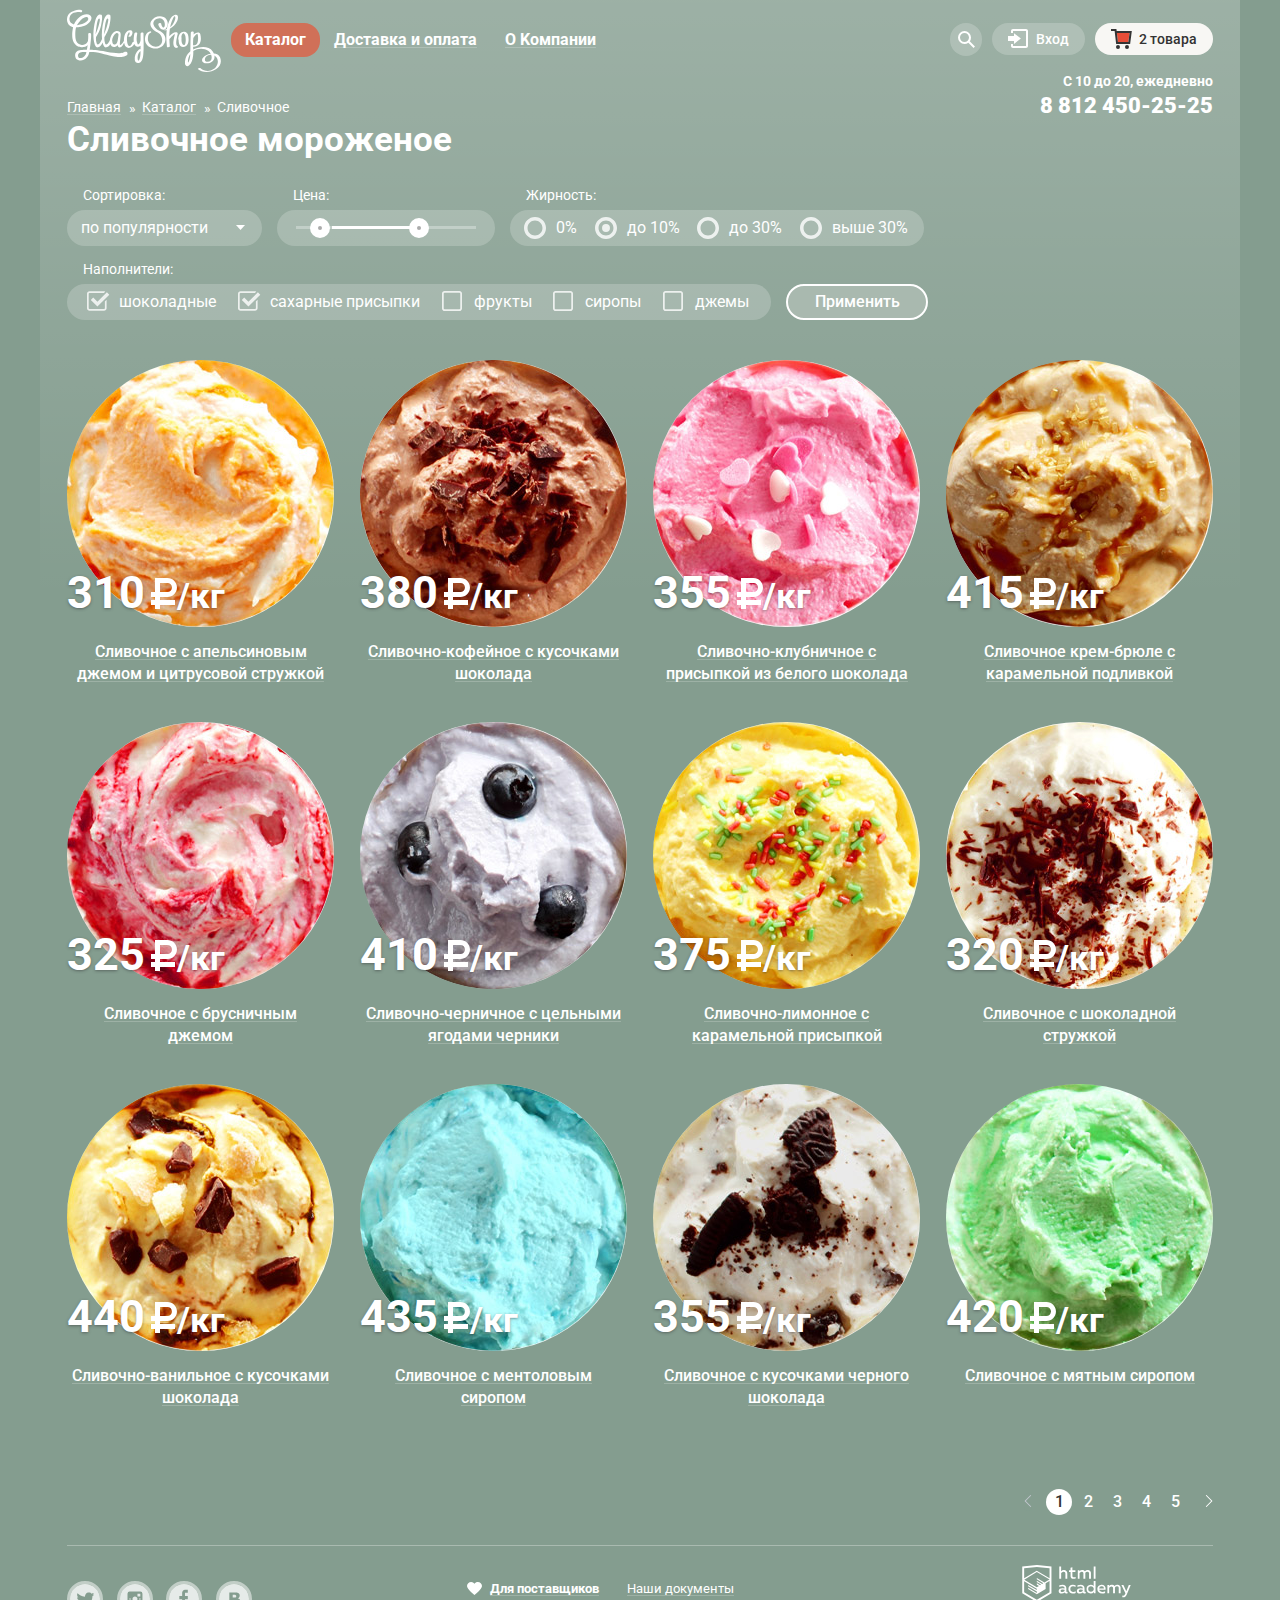
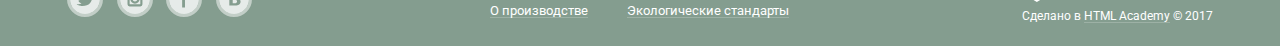
==== commit 542c9b59: "Добавила выпадающее меню и корзину товаров на страницу каталога" ====
--- a/catalog.html
+++ b/catalog.html
@@ -21,7 +21,24 @@
               <nav class="main-nav">
                 <ul class="main-nav__list">
                   <li class="main-nav__item">
-                    <a class="nav-link nav-link--current" href="catalog.html">
+                    <ul class="sub-nav sub-nav--catalog sub-nav--current modal">
+                      <li class="sub-nav__item">
+                        <a class="sub-nav__link" href="catalog.html">Новинки</a>
+                      </li>
+                      <li class="sub-nav__item sub-nav__item--current">
+                        <a class="sub-nav__link">Сливочное</a>
+                      </li>
+                      <li class="sub-nav__item">
+                        <a class="sub-nav__link" href="#">Щербеты</a>
+                      </li>
+                      <li class="sub-nav__item">
+                        <a class="sub-nav__link" href="#">Фруктовый лед</a>
+                      </li>
+                      <li class="sub-nav__item">
+                        <a class="sub-nav__link" href="#">Мелорин</a>
+                      </li>
+                    </ul>
+                    <a class="nav-link nav-link--catalog nav-link--current" href="catalog.html">
                       <span class="link-line">Каталог</span>
                     </a>
                   </li>
@@ -39,7 +56,14 @@
               </nav>
               <div class="user-nav">
                 <ul class="user-nav__list">
-                  <li class="user-nav__item">
+                  <li class="user-nav__item user-nav__item--search">
+                    <section class="modal modal-search">
+                      <h2 class="visually-hidden">Форма поиска</h2>
+                      <form class="modal-search__form" action="https://echo.htmlacademy.ru" method="post">
+                        <label class="visually-hidden" for="modal-search">Что ищем?</label>
+                        <input class="modal-search__input" type="text" id="modal-search" name="modal-search" placeholder="Что ищем?">
+                      </form>
+                    </section>
                     <button class="btn user-link user-link--search" type="button">
                       <span class="visually-hidden">Поиск</span>
                       <svg class="user-link__svg" xmlns="http://www.w3.org/2000/svg" xmlns:xlink="http://www.w3.org/1999/xlink" width="17" height="17" viewBox="0 0 17 17">
@@ -47,7 +71,31 @@
                       </svg>
                     </button>
                   </li>
-                  <li class="user-nav__item">
+                  <li class="user-nav__item user-nav__item--login">
+                    <section class="modal modal-login">
+                      <h2 class="visually-hidden">Личный кабинет</h2>
+                      <form class="modal-login__form" action="https://echo.htmlacademy.ru" method="post">
+                        <p class="modal-form__wrap">
+                          <label class="visually-hidden" for="login-name">Введите логин</label>
+                          <input class="modal-login__name" type="text" id="login-name" name="login-name" placeholder="Электронная почта">
+                        </p>
+                        <p class="modal-form__wrap">
+                          <label class="visually-hidden" for="login-password">Введите пароль</label>
+                          <input class="modal-login__password" type="password" id="login-password" name="login-password" placeholder="Пароль">
+                        </p>
+                        <div class="modal-login__info">
+                          <p class="modal-login__wrap">
+                            <a class="modal-login__link" href="#">
+                              <span class="link-line link-line--modal">Забыли пароль?</span>
+                            </a>
+                            <a class="modal-login__link" href="#">
+                              <span class="link-line link-line--modal">Новая регистрация</span>
+                            </a>
+                          </p>
+                          <button class="btn btn--orange btn--modal" type="submit">Войти</button>
+                        </div>
+                      </form>
+                    </section>
                     <a class="user-link user-link--login" href="login.html">
                       <svg class="user-link__svg" xmlns="http://www.w3.org/2000/svg" xmlns:xlink="http://www.w3.org/1999/xlink" width="21" height="19" viewBox="0 0 21 19">
                         <path d="M6 14.875L12.917 9.5 6 4.125v2.917H-.042v4.917H6z"/>
@@ -56,14 +104,34 @@
                       <span>Вход</span>
                     </a>
                   </li >
-                  <li class="user-nav__item">
+                  <li class="user-nav__item user-nav__item--cart">
+                    <section class="modal modal-cart">
+                      <h2 class="visually-hidden">Корзина товаров</h2>
+                      <table class="modal-cart__table">
+                        <tr class="modal-cart__row modal-cart__row--one">
+                          <td class="modal-cart__item modal-cart__item--name modal-cart__item--name1">Пломбир с апельсиновым джемом</td>
+                          <td class="modal-cart__item modal-cart__item--mult">1,5 кг х <span class="price--info">200 руб.</span></td>
+                          <td class="modal-cart__item modal-cart__item--price">300 руб.</td>
+                        </tr>
+                        <tr class="modal-cart__row modal-cart__row--two">
+                          <td class="modal-cart__item modal-cart__item--name modal-cart__item--name2">Клубничный пломбир с присыпкой  из белого шоколада</td>
+                          <td class="modal-cart__item modal-cart__item--mult">1,5 кг х <span class="price--info">200 руб.</span></td>
+                          <td class="modal-cart__item modal-cart__item--price">450 руб.</td>
+                        </tr>
+                      </table>
+                      <div class="modal-cart__wrap">
+                        <p class="modal-cart__total">Итого: 750 руб.</p>
+                        <button class="btn btn--orange btn--small" type="submit">Оформить заказ</button>
+                      </div>
+                    </section>
                     <a class="user-link user-link--cart" href="cart.html">
                       <svg class="user-link__svg" xmlns="http://www.w3.org/2000/svg" width="21" height="20" viewBox="0 0 21 20">
-                        <path d="M5.657 2.031L5.422 0H0v2h3.64l1.5 13h13.988l1.699-12.969H5.657zM17.372 13H6.922L5.888 4.031h12.66L17.372 13z"/>
-                        <circle cx="6.984" cy="18" r="2"/>
-                        <circle cx="15.984" cy="18" r="2"/>
+                        <path fill="#E84D37" d="M5.888 4.031L6.922 13h10.45l1.176-8.969z"/>
+                        <circle fill="#343434" cx="6.984" cy="18" r="2"/>
+                        <circle fill="#343434" cx="15.984" cy="18" r="2"/>
+                        <path fill="#343434" d="M5.657 2.031L5.422 0H0v2h3.64l1.5 13h13.988l1.699-12.969H5.657zM17.372 13H6.922L5.888 4.031h12.66L17.372 13z"/>
                       </svg>
-                      <span>Пусто</span>
+                      <span>2 товара</span>
                     </a>
                   </li>
                 </ul>
@@ -107,18 +175,20 @@
             <h2 class="visually-hidden">Фильтры товаров</h2>
             <form class="filters__form" action="https://echo.htmlacademy.ru" method="post">
               <div class="filters__bar">
-                <div class="filters__wrap">
+                <div class="filters__wrap filters__wrap--select">
                   <p class="filters__title">Сортировка:</p>
                   <label class="visually-hidden" for="filter-sort">Способ cортировки</label>
                   <select class="filters__sort filters__background" id="filter-sort" name="filter-sort">
                     <option value="sort-pop">по популярности</option>
                     <option value="sort-price">по названию</option>
                   </select>
+                  <svg class="select-arrow" xmlns="http://www.w3.org/2000/svg" width="9" height="5" viewBox="0 0 9 5">
+                    <path d="M4.5 5L0 0h9z"/>
+                  </svg>
                 </div>
                 <div class="filters__wrap">
                   <p class="filters__title">Цена:</p>
                   <div class="filters__back filters__background">
-                    <label class="visually-hidden" for="filter-price">Выберите диапазон</label>
                     <div class="range-controls">
                       <div class="scale">
                         <div class="bar"></div>
--- a/css/style.css
+++ b/css/style.css
@@ -9,6 +9,8 @@
   line-height: 22px;
   font-weight: 400;
   color: #323232;
+
+  background-color: #849d8f;
 }
 
 a {
@@ -24,10 +26,6 @@
   background-position: top center;
 }
 
-.catalog-wrapper {
-  background-color: #849d8f;
-}
-
 .container {
   width: 1146px;
   margin: 0 auto;
@@ -105,6 +103,12 @@
 
 .btn--sub {
   padding: 10px 19px;
+}
+
+.btn--modal {
+  padding: 11px 23px;
+  height: 44px;
+  border-radius: 20px;
 }
 
 .btn--white {
@@ -141,6 +145,10 @@
   background-position: 0 100%;
 }
 
+.link-line--modal {
+  background-image: linear-gradient(to right, rgba(50, 50, 50, 0.3), rgba(50, 50, 50, 0.3));
+}
+
 .main-header .container {
   display: flex;
   flex-direction: column;
@@ -175,8 +183,6 @@
 
 .main-nav {
   width: 600px;
-
-  border: none;
 }
 
 .main-nav__list {
@@ -186,6 +192,14 @@
   padding: 0;
 
   list-style: none;
+}
+
+.main-nav__item {
+  position: relative;
+}
+
+.main-nav__item:hover .sub-nav {
+  display: block;
 }
 
 .nav-link {
@@ -227,6 +241,105 @@
   background-image: none;
 }
 
+.sub-nav {
+  position: absolute;
+  top: 37px;
+  left: -6px;
+
+  display: none;
+
+  margin: 0;
+  padding: 0;
+  padding-top: 5px;
+  padding-bottom: 5px;
+
+  list-style: none;
+}
+
+.sub-nav:hover + .nav-link--catalog {
+  color: #333333;
+  background-color: #f8f7f4;
+  border-radius: 16px;
+  text-decoration: none;
+}
+
+.sub-nav--current:hover + .nav-link--current {
+  color: #ffffff;
+  cursor: default;
+
+  background-color: #d07058;
+  border-radius: 16px;
+}
+
+.sub-nav__item {
+  margin: 0;
+
+  padding: 9px;
+  padding-left: 19px;
+
+  vertical-align: middle;
+}
+
+.sub-nav__item--current {
+  background-color: #d07058;
+  cursor: default;
+}
+
+.sub-nav__item:first-of-type {
+  position: relative;
+
+  padding-top: 7px;
+  padding-bottom: 12px;
+}
+
+.sub-nav__item:first-of-type .sub-nav__link {
+  font-weight: 700;
+}
+
+.sub-nav__item:first-of-type::after {
+  content: "";
+
+  position: absolute;
+  top: 33px;
+  left: 10px;
+
+  height: 1px;
+  width: 120px;
+  background-color: rgba(50, 50, 50, 0.2)
+}
+
+.sub-nav__item:hover {
+  background-color: #fbded8;
+}
+
+.sub-nav__item:active {
+  background-color: #f6b5a5;
+}
+
+.sub-nav__item--current:hover {
+  background-color: #d07058;
+  cursor: default;
+}
+
+.sub-nav__link {
+  display: block;
+  margin: 0;
+  padding: 0;
+
+  width: 115px;
+
+  vertical-align: middle;
+
+  font-size: 14px;
+  line-height: 14px;
+  font-weight: 400;
+  color: #323232;
+}
+
+.sub-nav__item--current .sub-nav__link {
+  color: #ffffff;
+}
+
 .user-nav {
   margin: 0;
   padding: 0;
@@ -243,13 +356,19 @@
   list-style: none;
 }
 
+.user-nav__item {
+    position: relative;
+
+    margin: 0;
+    margin-left: 10px;
+}
+
 .user-link {
   display: flex;
   align-items: center;
-  margin: 0;
-
+
+  margin: 0;
   padding: 0 16px;
-  margin-left: 10px;
 
   min-height: 32px;
   vertical-align: middle;
@@ -263,6 +382,10 @@
   border-radius: 16px;
 }
 
+.user-link:last-of-type {
+  margin-left: 0;
+}
+
 .user-link--search {
   padding: 8px 8px;
   padding-right: 0;
@@ -270,6 +393,10 @@
 
 .user-link--cart {
   min-width: 85px;
+
+  font-weight:500;
+  color: #333333;
+  background-color: #f8f7f4;
 }
 
 .user-link__svg {
@@ -287,6 +414,27 @@
   fill: #333333;
 }
 
+.user-link:active {
+  background-color: #ededed;
+  box-shadow: inset 0 2px 1px #696969;
+}
+
+.user-link:active .user-link__svg {
+  background-color: #ededed;
+}
+
+.user-nav__item--search:hover .modal-search {
+  display: block;
+}
+
+.user-nav__item--login:hover .modal-login {
+  display: block;
+}
+
+.user-nav__item--cart:hover .modal-cart {
+  display: block;
+}
+
 .header-phones {
   margin: 0;
   margin-top: -6px;
@@ -773,6 +921,12 @@
   width: 100%;
 }
 
+.catalog-wrapper {
+  width: 1200px;
+  margin: 0 auto;
+  background: linear-gradient(to bottom, rgba(255, 255, 255, 0.2), rgba(255, 255, 255, 0) 600px);
+}
+
 .catalog__nav {
   display: flex;
   flex-direction: column-reverse;
@@ -908,11 +1062,41 @@
 
 .filters__sort {
   width: 195px;
+  height: 36px;
 
   font: inherit;
   color: #ffffff;
 
   background-color: rgba(255, 255, 255, 0.2);
+  border-radius: 18px;
+
+  -webkit-appearance: none;
+  -moz-appearance: none;
+  -ms-appearance: none;
+  appearance: none;
+}
+
+.filters__sort:hover {
+  font-weight: 700;
+  color: #323232;
+
+  background-color: #ffffff;
+}
+
+.filters__wrap--select {
+  position: relative;
+}
+
+.select-arrow {
+  position: absolute;
+  top: 38px;
+  right: 17px;
+
+  fill: #ffffff;
+}
+
+.filters__sort:hover + .select-arrow {
+  fill: #323232;
 }
 
 .filters__back {
@@ -921,7 +1105,7 @@
 
 .range-controls {
   position: relative;
-  padding-top: 16px;
+  padding: 16px 5px;
 }
 
 .range-controls .scale {
@@ -951,17 +1135,25 @@
   cursor: pointer;
 }
 
-.range-toggle-min {
-  left: 10%;
-}
-
-.range-toggle-max {
-  left: 62%;
-}
-
 .range-toggle:hover {
   top: 7px;
   border: 9px solid #ffffff;
+}
+
+.range-toggle-min {
+  left: 19px;
+}
+
+.range-toggle-min:hover {
+  left: 18px;
+}
+
+.range-toggle-max {
+  left: 118px;
+}
+
+.range-toggle-max:hover {
+  left: 117px;
 }
 
 .filters__label {
@@ -1278,86 +1470,341 @@
 
 .modal {
   background-color: #f8f7f4;
-}
-
-.modal__title {
+  box-shadow: 0 20px 20px rgba(0, 0, 0, 0.4);
+
+  border-radius: 6px;
+}
+
+.modal-form__wrap {
+  margin: 0;
+  margin-bottom: 21px;
+  padding: 0;
+}
+
+.modal-form__wrap--btn {
+  text-align: right;
+  margin-bottom: 8px;
+}
+
+.modal input[type="text"],
+.modal input[type="password"],
+.modal textarea {
+  box-sizing: border-box;
+  background-color: #ffffff;
+  border: 1px solid rgba(178, 178, 178, 0.52);
+  border-radius: 5px;
+}
+
+.modal input:hover,
+.modal textarea:hover,
+.modal textarea:focus {
+  box-shadow: inset 0 0 1px 1px rgba(178, 178, 178, 0.52);
+}
+
+.modal input:active,
+.modal input:focus,
+.modal textarea:active {
+  border: 1px solid rgba(46, 136, 228, 0.52);
+  box-shadow: inset 0 0 1px 1px rgba(46, 136, 228, 0.52);
+}
+
+.modal-search {
+  position: absolute;
+  top: 37px;
+  right: 0;
+
+  display: none;
+
+  margin: 0;
+  padding: 19px;
+
+  width: 340px;
+  min-height: 85px;
+  box-sizing: border-box;
+}
+
+.modal-search__form{
+  font-size: 14px;
+  line-height: 24px;
+}
+
+.modal-search__input {
+  font: inherit;
+  padding: 9px 12px;
+
+  width: 100%;
+}
+
+.modal-login {
+  position: absolute;
+  top: 37px;
+  right: 0;
+
+  display: none;
+
+  margin: 0;
+  padding: 19px;
+  padding-top: 20px;
+
+  width: 278px;
+  min-height: 213px;
+  box-sizing: border-box;
+}
+
+.modal-login__form {
+  font-size: 14px;
+  line-height: 24px;
+}
+
+.modal-login__name,
+.modal-login__password {
+  font: inherit;
+  padding: 9px 12px;
+
+  width: 100%;
+}
+
+.modal-login__info {
+  display: flex;
+  flex-direction: row-reverse;
+  align-items: center;
+
+  margin: 0;
+  margin-top: -2px;
+  padding: 0;
+}
+
+.modal-login__wrap {
+  display: flex;
+  flex-direction: row;
+  flex-wrap: wrap;
+
+  margin: 0;
+  padding: 0;
+  padding-left: 23px;
+}
+
+.modal-login__link {
+  display: inline-block;
+
+  font-size: 13px;
+  line-height: 22px;
+  color: #323232;
+}
+
+.modal-cart {
+  position: absolute;
+  top: 37px;
+  right: 0px;
+
+  display: none;
+
+  margin: 0;
+  padding: 14px;
+
+  width: 540px;
+  min-height: 242px;
+  box-sizing: border-box;
+
+  font-size: 13px;
+  line-height: 16px;
+}
+
+.modal-cart__table {
+  margin-bottom: 14px;
+  width: 512px;
+
+  border-collapse: collapse;
+  border-bottom: 2px solid #cacac7;
+}
+
+.modal-cart__item {
+  padding: 15px 0;
+  padding-bottom: 20px;
+  vertical-align: top;
+
+  border: none;
+}
+
+.modal-cart__item--name {
+  position: relative;
+
+  width: 300px;
+  padding-left: 73px;
+
+  box-sizing: border-box;
+}
+
+.modal-cart__item--name::before {
+  content: "";
+
+  position: absolute;
+  top: 16px;
+  left: 3px;
+
+  width: 20px;
+  height: 20px;
+
+  background-image: url(../img/cross-small.svg);
+  background-repeat: no-repeat;
+  cursor: pointer;
+}
+
+.modal-cart__item--name::after {
+  content: "";
+
+  position: absolute;
+  top: 6px;
+  left: 27px;
+
+  width: 33px;
+  height: 33px;
+
+  background-repeat: no-repeat;
+  background-size: contain;
+  border-radius: 16px;
+}
+
+.modal-cart__item--name1::after {
+  background-image: url(../img/cart-ice_1.jpg);
+}
+
+.modal-cart__item--name2::after {
+  background-image: url(../img/cart-ice_2.jpg);
+}
+
+.modal-cart__item--mult {
+  width: 110px;
+  padding-left: 21px;
+}
+
+.modal-cart__item--price {
+  padding-left: 10px;
+}
+
+.price--info {
+  color: #999999;
+}
+
+.modal-cart__item--price {
+  padding-left: 17px;
+}
+
+.modal-cart__wrap {
+  text-align: right;
+}
+
+.modal-cart__total {
+  margin: 0;
+  margin-bottom: 15px;
+
+  font-size: 15px;
+  line-height: 16px;
+  font-weight: 700;
+}
+
+.modal-login__link:hover,
+.modal-login__link:focus {
+  color: #e84d37;
+}
+
+.modal-login__link:hover .link-line--modal,
+.modal-login__link:focus .link-line--modal {
+  background-image: linear-gradient(to right, rgba(232, 77, 55, 0.3), rgba(232, 77, 55, 0.3));
+}
+
+.modal-search:hover + .user-link--search,
+.modal-login:hover + .user-link--login,
+.modal-cart:hover + .user-link--cart {
+ font-weight:500;
+ color: #333333;
+ background-color: #f8f7f4;;
+}
+
+.modal-search:hover + .user-link--search .user-link__svg,
+.modal-login:hover + .user-link--login .user-link__svg,
+.modal-cart:hover + .user-link--cart .user-link__svg {
+  fill: #333333
+}
+
+.modal-feedback {
+  position: fixed;
+  top: 338px;
+  left: 50%;
+
+  display: none;
+
+  margin: 0;
+  margin-left: -237px;
+  padding: 17px 24px;
+
+  width: 430px;
+  border-radius: 8px;
+}
+
+.modal-feedback__title {
+  margin: 0;
+  margin-bottom: 18px;
+
   font-size: 24px;
   line-height: 28px;
   font-weight: 500;
 }
 
-.modal input[type="text"],
-.modal input[type="password"],
-.modal textarea {
-  background-color: #ffffff;
-  border: 1px solid rgba(178, 178, 178, 0.52);
-}
-
-.modal input:hover,
-.modal input:focus,
-.modal textarea:hover,
-.modal textarea:focus {
-  border: 2px solid rgba(178, 178, 178, 0.52);
-}
-
-.modal input:active,
-.modal textarea:active {
-  border: 2px solid rgba(46, 136, 228, 0.52);
-}
-
-.modal-search {
-  width: 340px;
-  min-height: 85px;
-  margin: 0;
-}
-
-.modal-search__form{
-  font-size: 14px;
-  line-height: 24px;
-}
-
-.modal-search__input {
-  font: inherit;
-}
-
-.modal-login {
-  width: 277px;
-  min-height: 215px;
-  margin: 0;
-}
-.modal-login__form {
-  font-size: 14px;
-  line-height: 24px;
-}
-
-.modal-login__name,
-.modal-login__password {
-  font: inherit;
-}
-
-.modal-login__link {
-  font-size: 13px;
-  line-height: 24px;
-  color: #323232;
-}
-
-.modal-login__link:hover,
-.modal-login__link:focus {
-  color: #e84d37;
-}
-
-.modal-feedback {
-  width: 477px;
-  min-height: 442px;
-  margin: 0;
-}
-
 .modal-feedback__form {
-  line-height: 24px;
+  line-height: 20px;
 }
 
 .modal-feedback__name,
 .modal-feedback__email,
 .modal-feedback__text {
   font: inherit;
-}
+  padding: 11px 14px;
+}
+
+.modal-feedback__name,
+.modal-feedback__email {
+  width: 267px;
+}
+
+.modal-feedback__text {
+  width: 100%;
+  min-height: 155px;
+}
+.modal-close {
+  position: absolute;
+  top: 13px;
+  right: 16px;
+
+  width: 22px;
+  height: 22px;
+
+  font-size: 0;
+
+  background-color: transparent;
+  border: 0;
+
+  cursor: pointer;
+}
+
+.modal-close::before,
+.modal-close::after {
+  content: "";
+
+  position: absolute;
+  top: 10px;
+  left: 2px;
+
+  width: 19px;
+  height: 2px;
+
+  background-color: #323232;
+}
+
+.modal-close::before {
+  transform: rotate(45deg);
+}
+
+.modal-close::after {
+  transform: rotate(-45deg);
+}
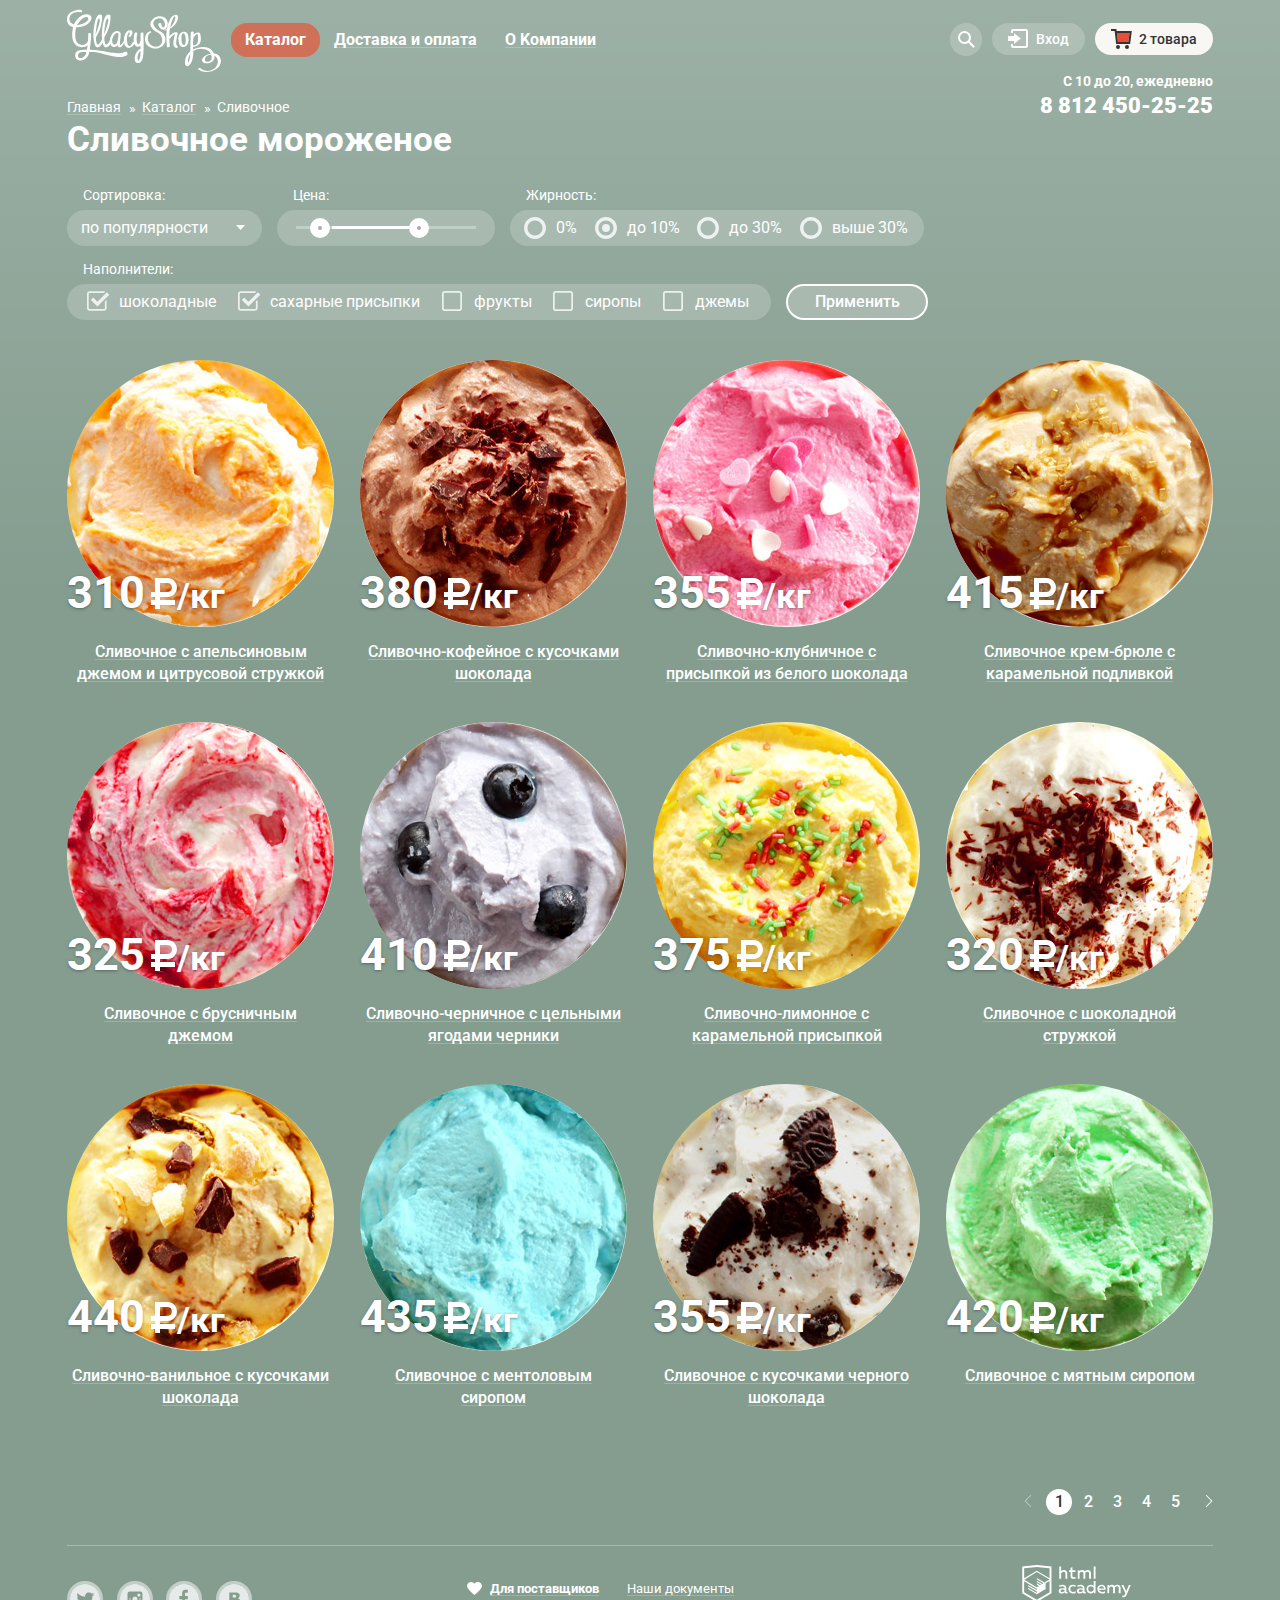
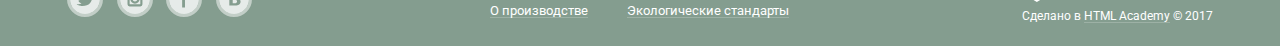
==== commit 13723c06: "Исправлены замечания по стилизации" ====
--- a/catalog.html
+++ b/catalog.html
@@ -7,7 +7,7 @@
     <link href="css/normalize.css" rel="stylesheet">
     <link href="css/style.css" rel="stylesheet">
   </head>
-  <body>
+  <body class="body-catalog">
     <div class="catalog-wrapper">
       <header class="main-header">
         <div class="container">
@@ -115,7 +115,7 @@
                         </tr>
                         <tr class="modal-cart__row modal-cart__row--two">
                           <td class="modal-cart__item modal-cart__item--name modal-cart__item--name2">Клубничный пломбир с присыпкой  из белого шоколада</td>
-                          <td class="modal-cart__item modal-cart__item--mult">1,5 кг х <span class="price--info">200 руб.</span></td>
+                          <td class="modal-cart__item modal-cart__item--mult">1,5 кг х <span class="price--info">300 руб.</span></td>
                           <td class="modal-cart__item modal-cart__item--price">450 руб.</td>
                         </tr>
                       </table>
@@ -180,7 +180,9 @@
                   <label class="visually-hidden" for="filter-sort">Способ cортировки</label>
                   <select class="filters__sort filters__background" id="filter-sort" name="filter-sort">
                     <option value="sort-pop">по популярности</option>
-                    <option value="sort-price">по названию</option>
+                    <option value="sort-price">сначала недорогие</option>
+                    <option value="sort-price">сначала дорогие</option>
+                    <option value="sort-price">по жирности</option>
                   </select>
                   <svg class="select-arrow" xmlns="http://www.w3.org/2000/svg" width="9" height="5" viewBox="0 0 9 5">
                     <path d="M4.5 5L0 0h9z"/>
--- a/css/style.css
+++ b/css/style.css
@@ -160,8 +160,6 @@
   display: flex;
   align-items: center;
   flex-direction: row;
-
-  z-index: 100;
 }
 
 .main-logo {
@@ -496,7 +494,7 @@
   position: absolute;
   bottom: 21px;
   left: 0;
-  z-index: 20;
+  z-index: 1;
 
   font-size: 0;
 }
@@ -710,7 +708,7 @@
   border-radius: 5px;
   box-shadow: 0 20px 20px 0 rgba(0, 0, 0, 0.4);
 
-  z-index: 10;
+  z-index: 2;
 }
 
 .features {
@@ -864,15 +862,30 @@
   padding: 10px 15px;
   margin-right: 5px;
   width: 335px;
-}
-
-.map-wrapper {
+
+  background-color: #ffffff;
+  border: 1px solid rgba(178, 178, 178, 0.52);
+  border-radius: 5px;
+}
+
+.map {
+  width: 100%;
+  height: 430px;
+}
+
+.main-map {
+  margin: 0 auto;
+
+  background-color: #ffffff;
+  background-image: url("../img/map.png");
+  background-position: 50% 0;
+  background-repeat: no-repeat;
+
+  text-align: center;
+}
+
+.main-map .container {
   position: relative;
-  margin: 0 auto;
-  width: 1200px;
-  min-height: 430px;
-
-  text-align: center;
 }
 
 .feedback {
@@ -922,7 +935,6 @@
 }
 
 .catalog-wrapper {
-  width: 1200px;
   margin: 0 auto;
   background: linear-gradient(to bottom, rgba(255, 255, 255, 0.2), rgba(255, 255, 255, 0) 600px);
 }
@@ -1740,6 +1752,8 @@
 
   width: 430px;
   border-radius: 8px;
+
+  z-index: 11;
 }
 
 .modal-feedback__title {
@@ -1771,6 +1785,7 @@
   width: 100%;
   min-height: 155px;
 }
+
 .modal-close {
   position: absolute;
   top: 13px;
@@ -1808,3 +1823,35 @@
 .modal-close::after {
   transform: rotate(-45deg);
 }
+
+.sub-nav::before,
+.modal-search::before,
+.modal-login::before,
+.modal-cart::before {
+  content: "";
+
+  position: absolute;
+  top: -4px;
+  right: 0;
+
+  height: 4px;
+  width: 140px;
+
+  background-color: transparent;
+}
+
+.overlay {
+  position: fixed;
+  top: 0;
+  right: 0;
+  bottom: 0;
+  left: 0;
+
+  display: none;
+
+  font-size: 0;
+
+  background-color: rgba(0, 0, 0, 0.3);
+
+  z-index: 10;
+}
